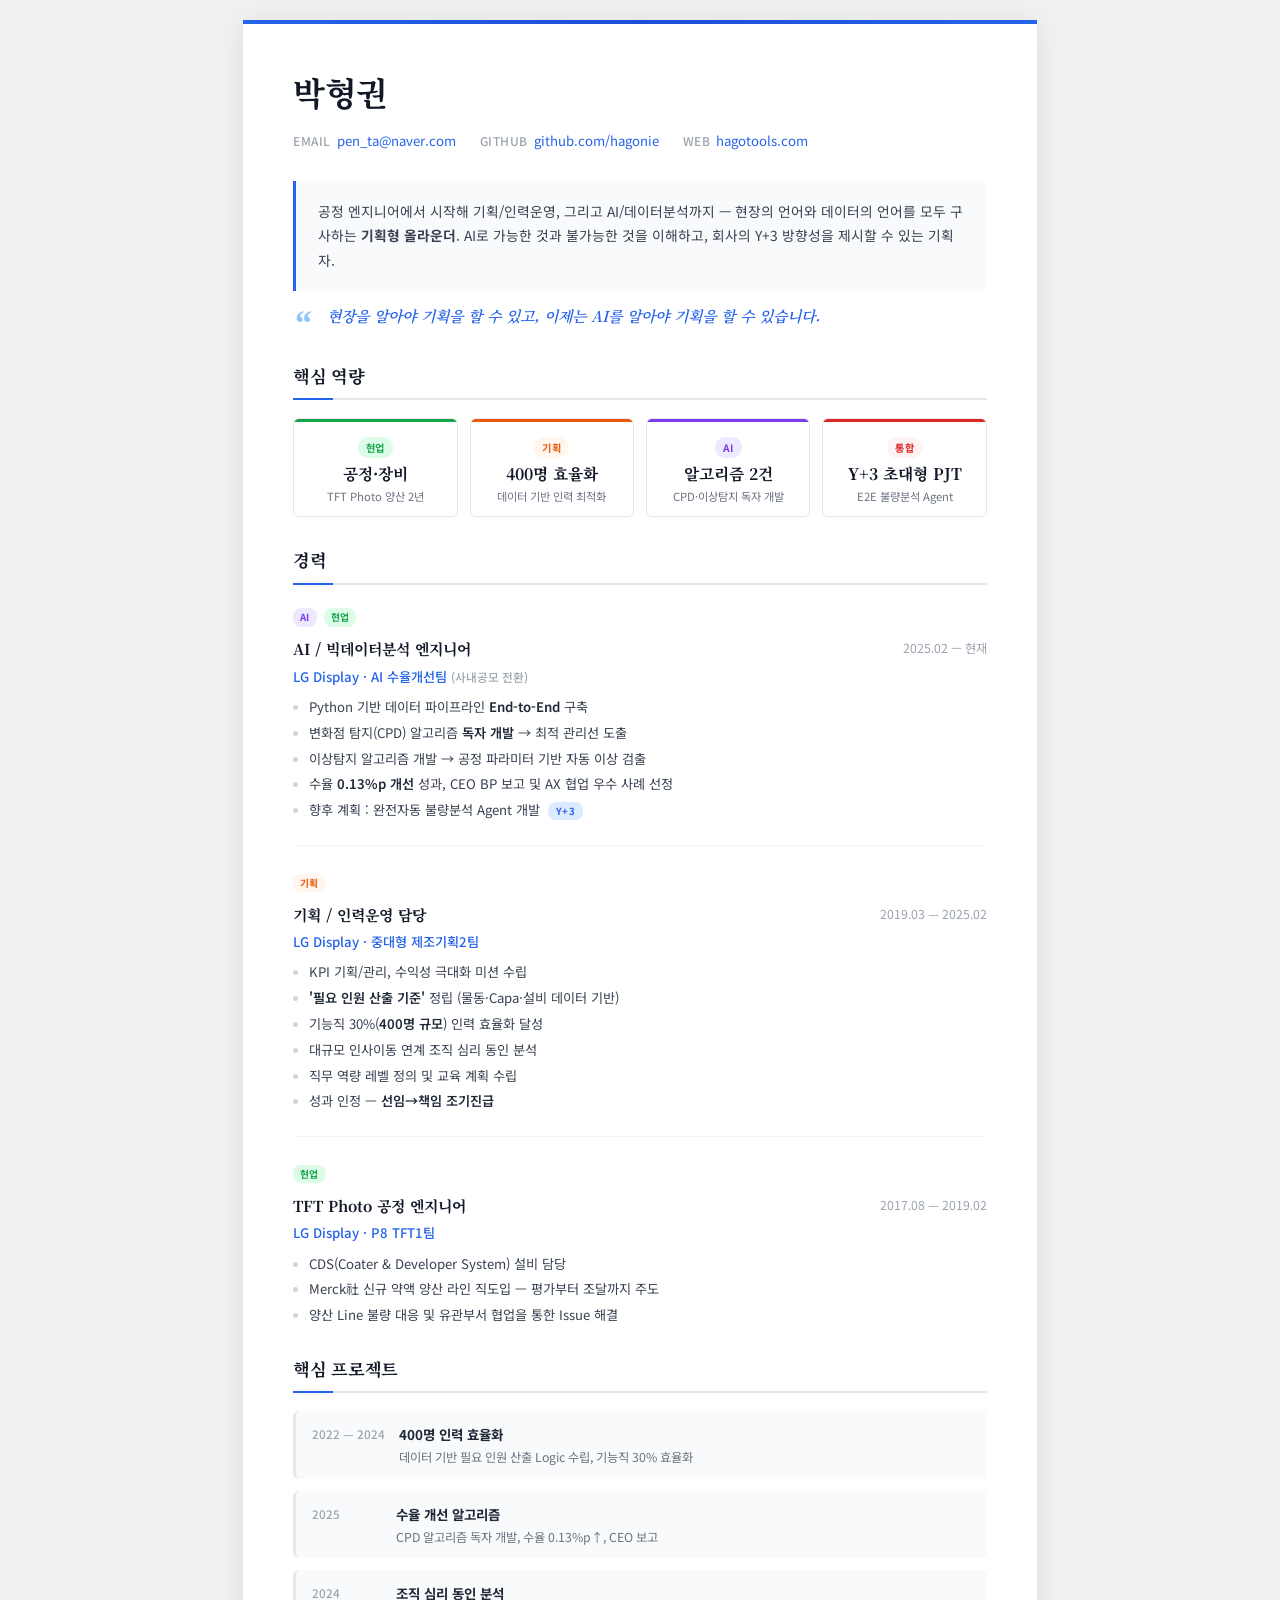
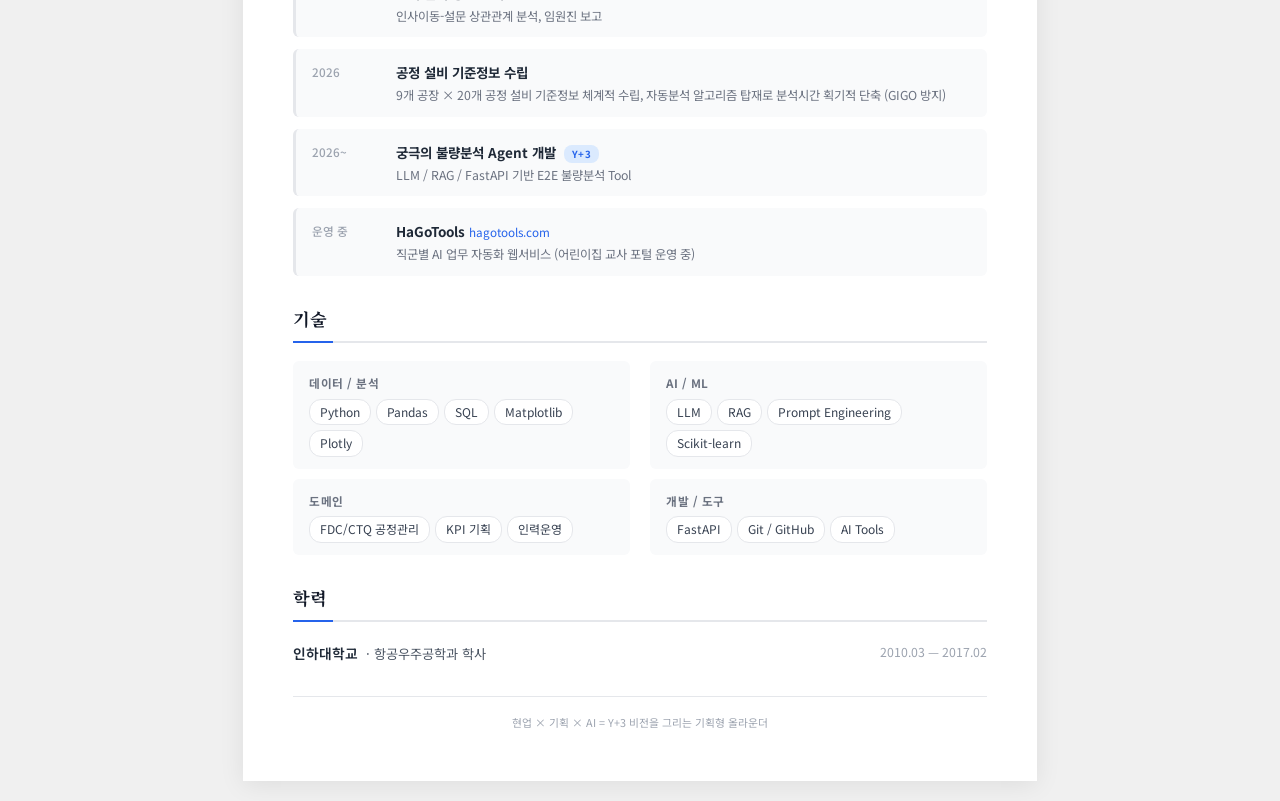
==== resume-a.html @ e5f31072 "Rebuild resume-a.html with proper UTF-8 encoding" ====
<!DOCTYPE html>
<html lang="ko">
<head>
  <meta charset="UTF-8">
  <meta name="viewport" content="width=device-width, initial-scale=1.0">
  <title>박형권 — 이력서</title>
  <link rel="preconnect" href="https://fonts.googleapis.com">
  <link rel="preconnect" href="https://fonts.gstatic.com" crossorigin>
  <link href="https://fonts.googleapis.com/css2?family=Noto+Sans+KR:wght@300;400;500;700&family=Noto+Serif+KR:wght@400;600;700&display=swap" rel="stylesheet">
  <style>
    /* ===== Reset & Base ===== */
    *, *::before, *::after {
      margin: 0;
      padding: 0;
      box-sizing: border-box;
    }

    :root {
      --blue: #2563eb;
      --blue-light: #dbeafe;
      --blue-mid: #93c5fd;
      --gray-50: #f9fafb;
      --gray-100: #f3f4f6;
      --gray-200: #e5e7eb;
      --gray-300: #d1d5db;
      --gray-400: #9ca3af;
      --gray-500: #6b7280;
      --gray-600: #4b5563;
      --gray-700: #374151;
      --gray-800: #1f2937;
      --gray-900: #111827;
      --tag-field: #16a34a;
      --tag-field-bg: #dcfce7;
      --tag-plan: #ea580c;
      --tag-plan-bg: #fff7ed;
      --tag-ai: #7c3aed;
      --tag-ai-bg: #ede9fe;
      --tag-integ: #dc2626;
      --tag-integ-bg: #fef2f2;
      --font-sans: 'Noto Sans KR', -apple-system, BlinkMacSystemFont, sans-serif;
      --font-serif: 'Noto Serif KR', Georgia, serif;
    }

    html {
      font-size: 15px;
      -webkit-print-color-adjust: exact;
      print-color-adjust: exact;
    }

    body {
      font-family: var(--font-sans);
      color: var(--gray-800);
      background: #f0f0f0;
      line-height: 1.7;
      font-weight: 400;
    }

    /* ===== Page Container ===== */
    .page {
      width: 210mm;
      min-height: 297mm;
      margin: 20px auto;
      background: #fff;
      box-shadow: 0 4px 24px rgba(0,0,0,0.08);
      position: relative;
      padding: 0;
    }

    /* ===== Top Accent Bar ===== */
    .page::before {
      content: '';
      display: block;
      width: 100%;
      height: 4px;
      background: linear-gradient(90deg, var(--blue), #1d4ed8, var(--blue));
    }

    .content {
      padding: 40px 50px 50px;
    }

    /* ===== Header ===== */
    .header {
      margin-bottom: 28px;
    }

    .header h1 {
      font-family: var(--font-serif);
      font-size: 2.2rem;
      font-weight: 700;
      color: var(--gray-900);
      letter-spacing: -0.5px;
      margin-bottom: 10px;
    }

    .contact-row {
      display: flex;
      flex-wrap: wrap;
      gap: 8px 24px;
      font-size: 0.88rem;
      color: var(--gray-500);
    }

    .contact-row a {
      color: var(--blue);
      text-decoration: none;
    }

    .contact-row a:hover {
      text-decoration: underline;
    }

    .contact-item {
      display: flex;
      align-items: center;
      gap: 6px;
    }

    .contact-item .label {
      color: var(--gray-400);
      font-weight: 500;
      font-size: 0.8rem;
      text-transform: uppercase;
      letter-spacing: 0.5px;
    }

    /* ===== Summary Block ===== */
    .summary-block {
      border-left: 3px solid var(--blue);
      background: var(--gray-50);
      padding: 18px 22px;
      margin-bottom: 12px;
      border-radius: 0 4px 4px 0;
    }

    .summary-block p {
      font-size: 0.92rem;
      color: var(--gray-700);
      line-height: 1.8;
    }

    .key-message {
      margin-bottom: 32px;
      padding: 0 4px;
    }

    .key-message blockquote {
      font-family: var(--font-serif);
      font-size: 1rem;
      font-weight: 600;
      color: var(--blue);
      font-style: italic;
      position: relative;
      padding-left: 20px;
    }

    .key-message blockquote::before {
      content: '\201C';
      font-size: 2.4rem;
      color: var(--blue-mid);
      position: absolute;
      left: -4px;
      top: -10px;
      font-family: Georgia, serif;
    }

    /* ===== Section Title ===== */
    .section {
      margin-bottom: 28px;
    }

    .section-title {
      font-family: var(--font-serif);
      font-size: 1.15rem;
      font-weight: 700;
      color: var(--gray-900);
      padding-bottom: 8px;
      margin-bottom: 18px;
      border-bottom: 2px solid var(--gray-200);
      position: relative;
      letter-spacing: -0.3px;
    }

    .section-title::after {
      content: '';
      position: absolute;
      bottom: -2px;
      left: 0;
      width: 40px;
      height: 2px;
      background: var(--blue);
    }

    /* ===== Metric Cards ===== */
    .metric-cards {
      display: grid;
      grid-template-columns: repeat(4, 1fr);
      gap: 12px;
      margin-bottom: 0;
    }

    .metric-card {
      border: 1px solid var(--gray-200);
      border-radius: 6px;
      padding: 14px 14px 12px;
      text-align: center;
      position: relative;
      overflow: hidden;
    }

    .metric-card::before {
      content: '';
      position: absolute;
      top: 0;
      left: 0;
      right: 0;
      height: 3px;
    }

    .metric-card.field::before { background: var(--tag-field); }
    .metric-card.plan::before { background: var(--tag-plan); }
    .metric-card.ai::before { background: var(--tag-ai); }
    .metric-card.integ::before { background: var(--tag-integ); }

    .metric-card .tag {
      display: inline-block;
      font-size: 0.68rem;
      font-weight: 700;
      padding: 2px 8px;
      border-radius: 10px;
      margin-bottom: 6px;
      letter-spacing: 0.3px;
    }

    .metric-card.field .tag { background: var(--tag-field-bg); color: var(--tag-field); }
    .metric-card.plan .tag { background: var(--tag-plan-bg); color: var(--tag-plan); }
    .metric-card.ai .tag { background: var(--tag-ai-bg); color: var(--tag-ai); }
    .metric-card.integ .tag { background: var(--tag-integ-bg); color: var(--tag-integ); }

    .metric-card .value {
      font-family: var(--font-serif);
      font-size: 1.05rem;
      font-weight: 700;
      color: var(--gray-900);
      margin-bottom: 4px;
      line-height: 1.3;
    }

    .metric-card .desc {
      font-size: 0.75rem;
      color: var(--gray-500);
      line-height: 1.4;
    }

    /* ===== Tags (inline) ===== */
    .tag-inline {
      display: inline-block;
      font-size: 0.65rem;
      font-weight: 700;
      padding: 1px 7px;
      border-radius: 8px;
      margin-right: 3px;
      vertical-align: middle;
      letter-spacing: 0.3px;
    }

    .tag-inline.field { background: var(--tag-field-bg); color: var(--tag-field); }
    .tag-inline.plan { background: var(--tag-plan-bg); color: var(--tag-plan); }
    .tag-inline.ai { background: var(--tag-ai-bg); color: var(--tag-ai); }

    .tag-y3 {
      display: inline-block;
      font-size: 0.65rem;
      font-weight: 700;
      padding: 1px 8px;
      border-radius: 8px;
      background: var(--blue-light);
      color: var(--blue);
      letter-spacing: 0.3px;
      margin-left: 4px;
    }

    /* ===== Career Entry ===== */
    .career-entry {
      margin-bottom: 22px;
      padding-bottom: 20px;
      border-bottom: 1px solid var(--gray-100);
    }

    .career-entry:last-child {
      border-bottom: none;
      margin-bottom: 0;
      padding-bottom: 0;
    }

    .career-header {
      display: flex;
      justify-content: space-between;
      align-items: flex-start;
      margin-bottom: 4px;
      flex-wrap: wrap;
      gap: 4px;
    }

    .career-role {
      font-family: var(--font-serif);
      font-size: 1rem;
      font-weight: 700;
      color: var(--gray-900);
    }

    .career-period {
      font-size: 0.82rem;
      color: var(--gray-400);
      font-weight: 400;
      white-space: nowrap;
      padding-top: 2px;
    }

    .career-company {
      font-size: 0.88rem;
      color: var(--blue);
      font-weight: 500;
      margin-bottom: 8px;
    }

    .career-tags {
      margin-bottom: 8px;
    }

    .career-list {
      list-style: none;
      padding-left: 0;
    }

    .career-list li {
      position: relative;
      padding-left: 16px;
      font-size: 0.88rem;
      color: var(--gray-700);
      margin-bottom: 4px;
      line-height: 1.65;
    }

    .career-list li::before {
      content: '';
      position: absolute;
      left: 0;
      top: 9px;
      width: 5px;
      height: 5px;
      border-radius: 50%;
      background: var(--gray-300);
    }

    .career-list li strong {
      font-weight: 600;
      color: var(--gray-800);
    }

    /* ===== Projects ===== */
    .project-list {
      display: flex;
      flex-direction: column;
      gap: 12px;
    }

    .project-item {
      display: flex;
      align-items: flex-start;
      gap: 14px;
      padding: 12px 16px;
      background: var(--gray-50);
      border-radius: 6px;
      border-left: 3px solid var(--gray-200);
    }

    .project-item:hover {
      border-left-color: var(--blue);
    }

    .project-year {
      font-size: 0.78rem;
      color: var(--gray-400);
      font-weight: 500;
      white-space: nowrap;
      min-width: 70px;
      padding-top: 1px;
    }

    .project-body {
      flex: 1;
    }

    .project-name {
      font-weight: 700;
      font-size: 0.9rem;
      color: var(--gray-800);
      margin-bottom: 2px;
    }

    .project-desc {
      font-size: 0.82rem;
      color: var(--gray-500);
      line-height: 1.5;
    }

    /* ===== Skills Grid ===== */
    .skills-grid {
      display: grid;
      grid-template-columns: 1fr 1fr;
      gap: 10px 20px;
    }

    .skill-group {
      padding: 12px 16px;
      background: var(--gray-50);
      border-radius: 6px;
    }

    .skill-group-title {
      font-size: 0.78rem;
      font-weight: 700;
      color: var(--gray-500);
      text-transform: uppercase;
      letter-spacing: 0.5px;
      margin-bottom: 6px;
    }

    .skill-group-items {
      display: flex;
      flex-wrap: wrap;
      gap: 5px;
    }

    .skill-tag {
      font-size: 0.8rem;
      color: var(--gray-700);
      background: #fff;
      border: 1px solid var(--gray-200);
      padding: 2px 10px;
      border-radius: 12px;
      font-weight: 400;
    }

    /* ===== Education ===== */
    .edu-row {
      display: flex;
      justify-content: space-between;
      align-items: center;
    }

    .edu-school {
      font-size: 0.92rem;
      font-weight: 600;
      color: var(--gray-800);
    }

    .edu-major {
      font-size: 0.88rem;
      color: var(--gray-600);
      margin-left: 4px;
      font-weight: 400;
    }

    .edu-period {
      font-size: 0.82rem;
      color: var(--gray-400);
    }

    /* ===== Footer ===== */
    .footer {
      text-align: center;
      margin-top: 30px;
      padding-top: 16px;
      border-top: 1px solid var(--gray-200);
      font-size: 0.72rem;
      color: var(--gray-400);
    }

    /* ===== Print Styles ===== */
    @page {
      size: A4;
      margin: 0;
    }

    @media print {
      html {
        font-size: 14px;
      }

      body {
        background: #fff;
      }

      .page {
        width: 100%;
        min-height: auto;
        margin: 0;
        box-shadow: none;
        page-break-after: auto;
      }

      .content {
        padding: 36px 42px 40px;
      }

      .metric-cards {
        gap: 8px;
      }

      .project-item {
        break-inside: avoid;
      }

      .career-entry {
        break-inside: avoid;
      }

      .section {
        break-inside: avoid;
      }
    }
  </style>
</head>
<body>

<div class="page">
  <div class="content">

    <!-- ===== Header ===== -->
    <header class="header">
      <h1>박형권</h1>
      <div class="contact-row">
        <span class="contact-item">
          <span class="label">Email</span>
          <a href="mailto:pen_ta@naver.com">pen_ta@naver.com</a>
        </span>
        <span class="contact-item">
          <span class="label">GitHub</span>
          <a href="https://github.com/hagonie" target="_blank">github.com/hagonie</a>
        </span>
        <span class="contact-item">
          <span class="label">Web</span>
          <a href="https://hagotools.com" target="_blank">hagotools.com</a>
        </span>
      </div>
    </header>

    <!-- ===== Summary ===== -->
    <div class="summary-block">
      <p>공정 엔지니어에서 시작해 기획/인력운영, 그리고 AI/데이터분석까지 — 현장의 언어와 데이터의 언어를 모두 구사하는 <strong>기획형 올라운더</strong>. AI로 가능한 것과 불가능한 것을 이해하고, 회사의 Y+3 방향성을 제시할 수 있는 기획자.</p>
    </div>

    <div class="key-message">
      <blockquote>&nbsp;&nbsp;현장을 알아야 기획을 할 수 있고, 이제는 AI를 알아야 기획을 할 수 있습니다.</blockquote>
    </div>

    <!-- ===== 핵심 수치 ===== -->
    <section class="section">
      <h2 class="section-title">핵심 역량</h2>
      <div class="metric-cards">
        <div class="metric-card field">
          <span class="tag">현업</span>
          <div class="value">공정·장비</div>
          <div class="desc">TFT Photo 양산 2년</div>
        </div>
        <div class="metric-card plan">
          <span class="tag">기획</span>
          <div class="value">400명 효율화</div>
          <div class="desc">데이터 기반 인력 최적화</div>
        </div>
        <div class="metric-card ai">
          <span class="tag">AI</span>
          <div class="value">알고리즘 2건</div>
          <div class="desc">CPD·이상탐지 독자 개발</div>
        </div>
        <div class="metric-card integ">
          <span class="tag">통합</span>
          <div class="value">Y+3 초대형 PJT</div>
          <div class="desc">E2E 불량분석 Agent</div>
        </div>
      </div>
    </section>

    <!-- ===== 경력 ===== -->
    <section class="section">
      <h2 class="section-title">경력</h2>

      <!-- Career 1 -->
      <div class="career-entry">
        <div class="career-tags">
          <span class="tag-inline ai">AI</span>
          <span class="tag-inline field">현업</span>
        </div>
        <div class="career-header">
          <span class="career-role">AI / 빅데이터분석 엔지니어</span>
          <span class="career-period">2025.02 — 현재</span>
        </div>
        <div class="career-company">LG Display · AI 수율개선팀 <span style="font-size:0.78rem;color:var(--gray-400);">(사내공모 전환)</span></div>
        <ul class="career-list">
          <li>Python 기반 데이터 파이프라인 <strong>End-to-End</strong> 구축</li>
          <li>변화점 탐지(CPD) 알고리즘 <strong>독자 개발</strong> → 최적 관리선 도출</li>
          <li>이상탐지 알고리즘 개발 → 공정 파라미터 기반 자동 이상 검출</li>
          <li>수율 <strong>0.13%p 개선</strong> 성과, CEO BP 보고 및 AX 협업 우수 사례 선정</li>
          <li>향후 계획 : 완전자동 불량분석 Agent 개발 <span class="tag-y3">Y+3</span></li>
        </ul>
      </div>

      <!-- Career 2 -->
      <div class="career-entry">
        <div class="career-tags">
          <span class="tag-inline plan">기획</span>
        </div>
        <div class="career-header">
          <span class="career-role">기획 / 인력운영 담당</span>
          <span class="career-period">2019.03 — 2025.02</span>
        </div>
        <div class="career-company">LG Display · 중대형 제조기획2팀</div>
        <ul class="career-list">
          <li>KPI 기획/관리, 수익성 극대화 미션 수립</li>
          <li><strong>'필요 인원 산출 기준'</strong> 정립 (물동·Capa·설비 데이터 기반)</li>
          <li>기능직 30%(<strong>400명 규모</strong>) 인력 효율화 달성</li>
          <li>대규모 인사이동 연계 조직 심리 동인 분석</li>
          <li>직무 역량 레벨 정의 및 교육 계획 수립</li>
          <li>성과 인정 — <strong>선임→책임 조기진급</strong></li>
        </ul>
      </div>

      <!-- Career 3 -->
      <div class="career-entry">
        <div class="career-tags">
          <span class="tag-inline field">현업</span>
        </div>
        <div class="career-header">
          <span class="career-role">TFT Photo 공정 엔지니어</span>
          <span class="career-period">2017.08 — 2019.02</span>
        </div>
        <div class="career-company">LG Display · P8 TFT1팀</div>
        <ul class="career-list">
          <li>CDS(Coater &amp; Developer System) 설비 담당</li>
          <li>Merck社 신규 약액 양산 라인 직도입 — 평가부터 조달까지 주도</li>
          <li>양산 Line 불량 대응 및 유관부서 협업을 통한 Issue 해결</li>
        </ul>
      </div>
    </section>

    <!-- ===== 핵심 프로젝트 ===== -->
    <section class="section">
      <h2 class="section-title">핵심 프로젝트</h2>
      <div class="project-list">

        <div class="project-item">
          <span class="project-year">2022 — 2024</span>
          <div class="project-body">
            <div class="project-name">400명 인력 효율화</div>
            <div class="project-desc">데이터 기반 필요 인원 산출 Logic 수립, 기능직 30% 효율화</div>
          </div>
        </div>

        <div class="project-item">
          <span class="project-year">2025</span>
          <div class="project-body">
            <div class="project-name">수율 개선 알고리즘</div>
            <div class="project-desc">CPD 알고리즘 독자 개발, 수율 0.13%p↑, CEO 보고</div>
          </div>
        </div>

        <div class="project-item">
          <span class="project-year">2024</span>
          <div class="project-body">
            <div class="project-name">조직 심리 동인 분석</div>
            <div class="project-desc">인사이동-설문 상관관계 분석, 임원진 보고</div>
          </div>
        </div>

        <div class="project-item">
          <span class="project-year">2026</span>
          <div class="project-body">
            <div class="project-name">공정 설비 기준정보 수립</div>
            <div class="project-desc">9개 공장 × 20개 공정 설비 기준정보 체계적 수립, 자동분석 알고리즘 탑재로 분석시간 획기적 단축 (GIGO 방지)</div>
          </div>
        </div>

        <div class="project-item">
          <span class="project-year">2026~</span>
          <div class="project-body">
            <div class="project-name">궁극의 불량분석 Agent 개발 <span class="tag-y3">Y+3</span></div>
            <div class="project-desc">LLM / RAG / FastAPI 기반 E2E 불량분석 Tool</div>
          </div>
        </div>

        <div class="project-item">
          <span class="project-year">운영 중</span>
          <div class="project-body">
            <div class="project-name">HaGoTools <span style="font-size:0.78rem;color:var(--blue);font-weight:400;">hagotools.com</span></div>
            <div class="project-desc">직군별 AI 업무 자동화 웹서비스 (어린이집 교사 포털 운영 중)</div>
          </div>
        </div>

      </div>
    </section>

    <!-- ===== 기술 ===== -->
    <section class="section">
      <h2 class="section-title">기술</h2>
      <div class="skills-grid">
        <div class="skill-group">
          <div class="skill-group-title">데이터 / 분석</div>
          <div class="skill-group-items">
            <span class="skill-tag">Python</span>
            <span class="skill-tag">Pandas</span>
            <span class="skill-tag">SQL</span>
            <span class="skill-tag">Matplotlib</span>
            <span class="skill-tag">Plotly</span>
          </div>
        </div>
        <div class="skill-group">
          <div class="skill-group-title">AI / ML</div>
          <div class="skill-group-items">
            <span class="skill-tag">LLM</span>
            <span class="skill-tag">RAG</span>
            <span class="skill-tag">Prompt Engineering</span>
            <span class="skill-tag">Scikit-learn</span>
          </div>
        </div>
        <div class="skill-group">
          <div class="skill-group-title">도메인</div>
          <div class="skill-group-items">
            <span class="skill-tag">FDC/CTQ 공정관리</span>
            <span class="skill-tag">KPI 기획</span>
            <span class="skill-tag">인력운영</span>
          </div>
        </div>
        <div class="skill-group">
          <div class="skill-group-title">개발 / 도구</div>
          <div class="skill-group-items">
            <span class="skill-tag">FastAPI</span>
            <span class="skill-tag">Git / GitHub</span>
            <span class="skill-tag">AI Tools</span>
          </div>
        </div>
      </div>
    </section>

    <!-- ===== 학력 ===== -->
    <section class="section" style="margin-bottom: 0;">
      <h2 class="section-title">학력</h2>
      <div class="edu-row">
        <div>
          <span class="edu-school">인하대학교</span>
          <span class="edu-major">· 항공우주공학과 학사</span>
        </div>
        <span class="edu-period">2010.03 — 2017.02</span>
      </div>
    </section>

    <!-- ===== Footer ===== -->
    <div class="footer">
      현업 × 기획 × AI = Y+3 비전을 그리는 기획형 올라운더
    </div>

  </div>
</div>

</body>
</html>
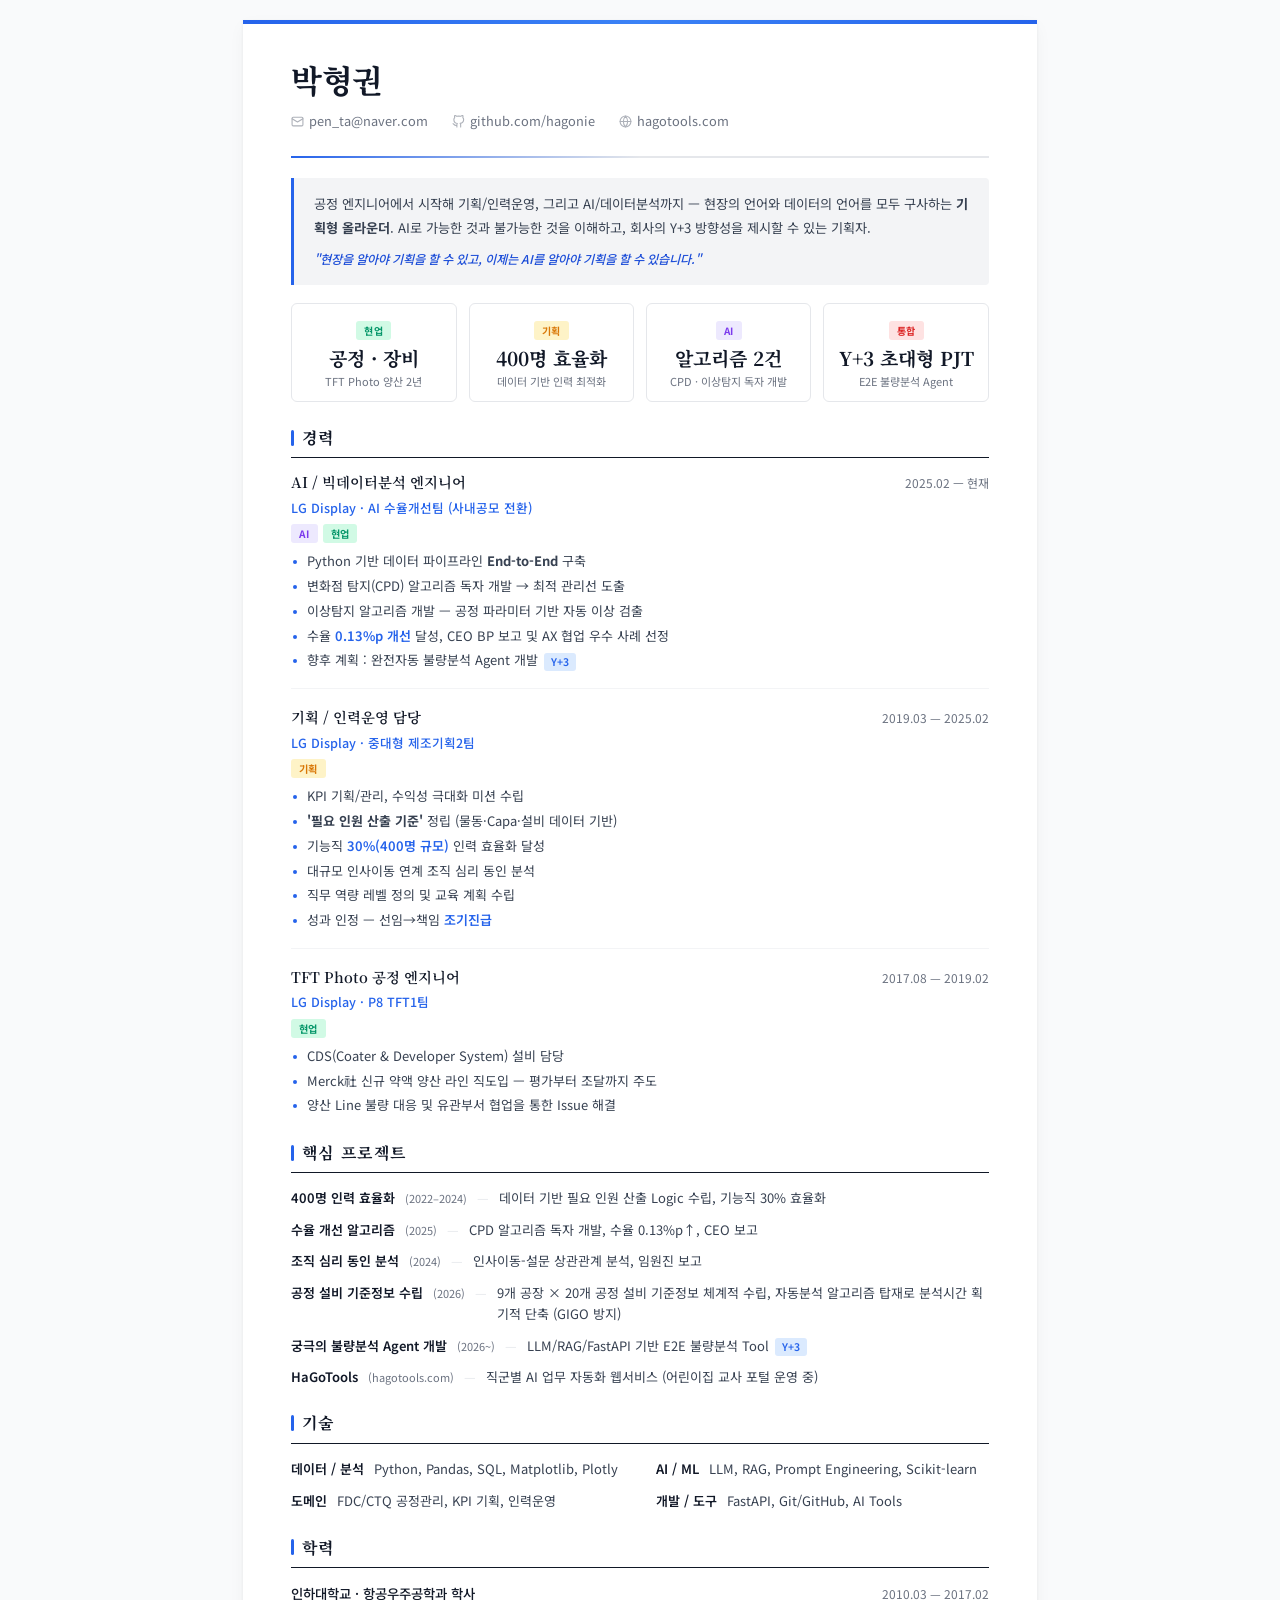
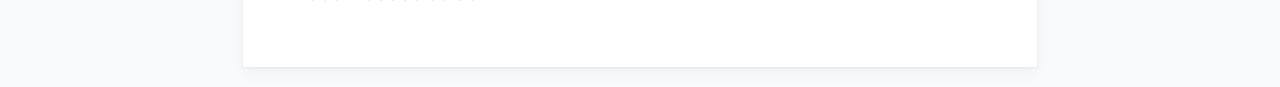
==== commit 37aeb46c: "Restore resume-a from good version, add 기준정보 project" ====
--- a/resume-a.html
+++ b/resume-a.html
@@ -6,7 +6,7 @@
   <title>박형권 — 이력서</title>
   <link rel="preconnect" href="https://fonts.googleapis.com">
   <link rel="preconnect" href="https://fonts.gstatic.com" crossorigin>
-  <link href="https://fonts.googleapis.com/css2?family=Noto+Sans+KR:wght@300;400;500;700&family=Noto+Serif+KR:wght@400;600;700&display=swap" rel="stylesheet">
+  <link href="https://fonts.googleapis.com/css2?family=Noto+Sans+KR:wght@300;400;500;600;700&family=Noto+Serif+KR:wght@400;600;700&display=swap" rel="stylesheet">
   <style>
     /* ===== Reset & Base ===== */
     *, *::before, *::after {
@@ -16,54 +16,50 @@
     }
 
     :root {
-      --blue: #2563eb;
-      --blue-light: #dbeafe;
-      --blue-mid: #93c5fd;
-      --gray-50: #f9fafb;
-      --gray-100: #f3f4f6;
-      --gray-200: #e5e7eb;
-      --gray-300: #d1d5db;
-      --gray-400: #9ca3af;
-      --gray-500: #6b7280;
-      --gray-600: #4b5563;
-      --gray-700: #374151;
-      --gray-800: #1f2937;
-      --gray-900: #111827;
-      --tag-field: #16a34a;
-      --tag-field-bg: #dcfce7;
-      --tag-plan: #ea580c;
-      --tag-plan-bg: #fff7ed;
+      --accent: #2563eb;
+      --accent-light: #dbeafe;
+      --accent-dark: #1d4ed8;
+      --tag-field: #059669;
+      --tag-field-bg: #d1fae5;
+      --tag-plan: #d97706;
+      --tag-plan-bg: #fef3c7;
       --tag-ai: #7c3aed;
       --tag-ai-bg: #ede9fe;
-      --tag-integ: #dc2626;
-      --tag-integ-bg: #fef2f2;
-      --font-sans: 'Noto Sans KR', -apple-system, BlinkMacSystemFont, sans-serif;
-      --font-serif: 'Noto Serif KR', Georgia, serif;
+      --tag-integration: #dc2626;
+      --tag-integration-bg: #fee2e2;
+      --text-primary: #111827;
+      --text-secondary: #374151;
+      --text-tertiary: #6b7280;
+      --border: #e5e7eb;
+      --border-light: #f3f4f6;
+      --bg: #ffffff;
+      --font-serif: 'Noto Serif KR', Georgia, 'Times New Roman', serif;
+      --font-sans: 'Noto Sans KR', 'Segoe UI', Arial, sans-serif;
     }
 
     html {
-      font-size: 15px;
-      -webkit-print-color-adjust: exact;
-      print-color-adjust: exact;
+      font-size: 10px;
     }
 
     body {
       font-family: var(--font-sans);
-      color: var(--gray-800);
-      background: #f0f0f0;
+      font-size: 1.4rem;
       line-height: 1.7;
-      font-weight: 400;
+      color: var(--text-secondary);
+      background: #f9fafb;
+      -webkit-font-smoothing: antialiased;
+      -moz-osx-font-smoothing: grayscale;
     }
 
     /* ===== Page Container ===== */
     .page {
       width: 210mm;
       min-height: 297mm;
-      margin: 20px auto;
-      background: #fff;
-      box-shadow: 0 4px 24px rgba(0,0,0,0.08);
+      margin: 2rem auto;
+      background: var(--bg);
+      box-shadow: 0 1px 3px rgba(0,0,0,0.06), 0 6px 16px rgba(0,0,0,0.04);
       position: relative;
-      padding: 0;
+      overflow: hidden;
     }
 
     /* ===== Top Accent Bar ===== */
@@ -72,425 +68,377 @@
       display: block;
       width: 100%;
       height: 4px;
-      background: linear-gradient(90deg, var(--blue), #1d4ed8, var(--blue));
-    }
-
-    .content {
-      padding: 40px 50px 50px;
+      background: linear-gradient(90deg, var(--accent), #3b82f6, var(--accent));
+    }
+
+    .page-inner {
+      padding: 36px 48px 40px;
     }
 
     /* ===== Header ===== */
     .header {
-      margin-bottom: 28px;
-    }
-
-    .header h1 {
+      margin-bottom: 24px;
+    }
+
+    .header-name {
       font-family: var(--font-serif);
-      font-size: 2.2rem;
+      font-size: 3.2rem;
       font-weight: 700;
-      color: var(--gray-900);
-      letter-spacing: -0.5px;
-      margin-bottom: 10px;
-    }
-
-    .contact-row {
+      color: var(--text-primary);
+      letter-spacing: -0.02em;
+      line-height: 1.2;
+      margin-bottom: 12px;
+    }
+
+    .header-contact {
       display: flex;
       flex-wrap: wrap;
-      gap: 8px 24px;
-      font-size: 0.88rem;
-      color: var(--gray-500);
-    }
-
-    .contact-row a {
-      color: var(--blue);
+      gap: 6px 24px;
+      font-size: 1.28rem;
+      color: var(--text-tertiary);
+    }
+
+    .header-contact a {
+      color: var(--text-tertiary);
       text-decoration: none;
-    }
-
-    .contact-row a:hover {
-      text-decoration: underline;
+      transition: color 0.2s;
+    }
+
+    .header-contact a:hover {
+      color: var(--accent);
     }
 
     .contact-item {
       display: flex;
       align-items: center;
-      gap: 6px;
-    }
-
-    .contact-item .label {
-      color: var(--gray-400);
+      gap: 5px;
+    }
+
+    .contact-icon {
+      width: 13px;
+      height: 13px;
+      flex-shrink: 0;
+      opacity: 0.55;
+    }
+
+    /* ===== Divider ===== */
+    .divider {
+      border: none;
+      height: 1px;
+      background: var(--border);
+      margin: 0;
+    }
+
+    .divider-strong {
+      height: 1.5px;
+      background: linear-gradient(90deg, var(--accent), var(--border) 50%);
+    }
+
+    /* ===== Summary ===== */
+    .summary {
+      margin: 20px 0 8px;
+      padding: 14px 20px;
+      background: var(--border-light);
+      border-left: 3px solid var(--accent);
+      border-radius: 0 4px 4px 0;
+      font-size: 1.32rem;
+      line-height: 1.85;
+      color: var(--text-secondary);
+      font-weight: 400;
+    }
+
+    .summary-quote {
+      display: block;
+      margin-top: 8px;
+      font-size: 1.22rem;
+      color: var(--accent-dark);
       font-weight: 500;
-      font-size: 0.8rem;
-      text-transform: uppercase;
-      letter-spacing: 0.5px;
-    }
-
-    /* ===== Summary Block ===== */
-    .summary-block {
-      border-left: 3px solid var(--blue);
-      background: var(--gray-50);
-      padding: 18px 22px;
-      margin-bottom: 12px;
-      border-radius: 0 4px 4px 0;
-    }
-
-    .summary-block p {
-      font-size: 0.92rem;
-      color: var(--gray-700);
-      line-height: 1.8;
-    }
-
-    .key-message {
-      margin-bottom: 32px;
-      padding: 0 4px;
-    }
-
-    .key-message blockquote {
-      font-family: var(--font-serif);
-      font-size: 1rem;
-      font-weight: 600;
-      color: var(--blue);
       font-style: italic;
-      position: relative;
-      padding-left: 20px;
-    }
-
-    .key-message blockquote::before {
-      content: '\201C';
-      font-size: 2.4rem;
-      color: var(--blue-mid);
-      position: absolute;
-      left: -4px;
-      top: -10px;
-      font-family: Georgia, serif;
-    }
-
-    /* ===== Section Title ===== */
-    .section {
-      margin-bottom: 28px;
-    }
-
-    .section-title {
-      font-family: var(--font-serif);
-      font-size: 1.15rem;
-      font-weight: 700;
-      color: var(--gray-900);
-      padding-bottom: 8px;
-      margin-bottom: 18px;
-      border-bottom: 2px solid var(--gray-200);
-      position: relative;
-      letter-spacing: -0.3px;
-    }
-
-    .section-title::after {
-      content: '';
-      position: absolute;
-      bottom: -2px;
-      left: 0;
-      width: 40px;
-      height: 2px;
-      background: var(--blue);
-    }
-
-    /* ===== Metric Cards ===== */
-    .metric-cards {
+    }
+
+    /* ===== Key Metrics ===== */
+    .metrics {
       display: grid;
       grid-template-columns: repeat(4, 1fr);
       gap: 12px;
+      margin: 18px 0 22px;
+    }
+
+    .metric-card {
+      text-align: center;
+      padding: 14px 8px 12px;
+      border-radius: 6px;
+      border: 1px solid var(--border);
+      background: var(--bg);
+    }
+
+    .metric-card .metric-tag {
+      display: inline-block;
+      font-size: 1rem;
+      font-weight: 700;
+      letter-spacing: 0.04em;
+      padding: 1px 8px;
+      border-radius: 3px;
+      margin-bottom: 6px;
+    }
+
+    .metric-card.field .metric-tag { color: var(--tag-field); background: var(--tag-field-bg); }
+    .metric-card.plan .metric-tag { color: var(--tag-plan); background: var(--tag-plan-bg); }
+    .metric-card.ai .metric-tag { color: var(--tag-ai); background: var(--tag-ai-bg); }
+    .metric-card.integration .metric-tag { color: var(--tag-integration); background: var(--tag-integration-bg); }
+
+    .metric-value {
+      font-family: var(--font-serif);
+      font-size: 1.9rem;
+      font-weight: 700;
+      color: var(--text-primary);
+      line-height: 1.3;
+      margin-bottom: 3px;
+    }
+
+    .metric-label {
+      font-size: 1.1rem;
+      color: var(--text-tertiary);
+      line-height: 1.4;
+    }
+
+    /* ===== Section ===== */
+    .section {
+      margin-bottom: 22px;
+    }
+
+    .section-title {
+      font-family: var(--font-serif);
+      font-size: 1.6rem;
+      font-weight: 700;
+      color: var(--text-primary);
+      text-transform: uppercase;
+      letter-spacing: 0.08em;
+      margin-bottom: 14px;
+      padding-bottom: 6px;
+      border-bottom: 1.5px solid var(--text-primary);
+      display: flex;
+      align-items: center;
+      gap: 8px;
+    }
+
+    .section-title::before {
+      content: '';
+      display: inline-block;
+      width: 3px;
+      height: 16px;
+      background: var(--accent);
+      border-radius: 2px;
+      flex-shrink: 0;
+    }
+
+    /* ===== Experience Block ===== */
+    .exp-block {
+      margin-bottom: 18px;
+      padding-bottom: 16px;
+      border-bottom: 1px solid var(--border-light);
+    }
+
+    .exp-block:last-child {
       margin-bottom: 0;
-    }
-
-    .metric-card {
-      border: 1px solid var(--gray-200);
-      border-radius: 6px;
-      padding: 14px 14px 12px;
-      text-align: center;
+      padding-bottom: 0;
+      border-bottom: none;
+    }
+
+    .exp-header {
+      display: flex;
+      justify-content: space-between;
+      align-items: baseline;
+      flex-wrap: wrap;
+      gap: 4px 12px;
+      margin-bottom: 3px;
+    }
+
+    .exp-role {
+      font-family: var(--font-serif);
+      font-size: 1.44rem;
+      font-weight: 600;
+      color: var(--text-primary);
+      line-height: 1.4;
+    }
+
+    .exp-period {
+      font-size: 1.2rem;
+      color: var(--text-tertiary);
+      white-space: nowrap;
+      font-variant-numeric: tabular-nums;
+    }
+
+    .exp-company {
+      font-size: 1.26rem;
+      color: var(--accent);
+      font-weight: 500;
+      margin-bottom: 6px;
+    }
+
+    .exp-tags {
+      display: flex;
+      gap: 5px;
+      margin-bottom: 7px;
+    }
+
+    .exp-tag {
+      display: inline-block;
+      font-size: 1.02rem;
+      font-weight: 700;
+      padding: 1px 8px;
+      border-radius: 3px;
+      letter-spacing: 0.02em;
+    }
+
+    .exp-tag.field { color: var(--tag-field); background: var(--tag-field-bg); }
+    .exp-tag.plan { color: var(--tag-plan); background: var(--tag-plan-bg); }
+    .exp-tag.ai { color: var(--tag-ai); background: var(--tag-ai-bg); }
+    .exp-tag.integration { color: var(--tag-integration); background: var(--tag-integration-bg); }
+
+    .exp-list {
+      list-style: none;
+      padding: 0;
+    }
+
+    .exp-list li {
       position: relative;
-      overflow: hidden;
-    }
-
-    .metric-card::before {
+      padding-left: 16px;
+      font-size: 1.3rem;
+      line-height: 1.75;
+      color: var(--text-secondary);
+    }
+
+    .exp-list li::before {
       content: '';
       position: absolute;
-      top: 0;
-      left: 0;
-      right: 0;
-      height: 3px;
-    }
-
-    .metric-card.field::before { background: var(--tag-field); }
-    .metric-card.plan::before { background: var(--tag-plan); }
-    .metric-card.ai::before { background: var(--tag-ai); }
-    .metric-card.integ::before { background: var(--tag-integ); }
-
-    .metric-card .tag {
+      left: 2px;
+      top: 10px;
+      width: 4px;
+      height: 4px;
+      background: var(--accent);
+      border-radius: 50%;
+    }
+
+    .exp-list li + li {
+      margin-top: 2px;
+    }
+
+    .highlight {
+      color: var(--accent);
+      font-weight: 600;
+    }
+
+    .tag-future {
       display: inline-block;
-      font-size: 0.68rem;
-      font-weight: 700;
-      padding: 2px 8px;
-      border-radius: 10px;
-      margin-bottom: 6px;
-      letter-spacing: 0.3px;
-    }
-
-    .metric-card.field .tag { background: var(--tag-field-bg); color: var(--tag-field); }
-    .metric-card.plan .tag { background: var(--tag-plan-bg); color: var(--tag-plan); }
-    .metric-card.ai .tag { background: var(--tag-ai-bg); color: var(--tag-ai); }
-    .metric-card.integ .tag { background: var(--tag-integ-bg); color: var(--tag-integ); }
-
-    .metric-card .value {
-      font-family: var(--font-serif);
       font-size: 1.05rem;
-      font-weight: 700;
-      color: var(--gray-900);
-      margin-bottom: 4px;
-      line-height: 1.3;
-    }
-
-    .metric-card .desc {
-      font-size: 0.75rem;
-      color: var(--gray-500);
-      line-height: 1.4;
-    }
-
-    /* ===== Tags (inline) ===== */
-    .tag-inline {
-      display: inline-block;
-      font-size: 0.65rem;
-      font-weight: 700;
-      padding: 1px 7px;
-      border-radius: 8px;
-      margin-right: 3px;
+      font-weight: 600;
+      color: var(--accent);
+      background: var(--accent-light);
+      padding: 0px 7px;
+      border-radius: 3px;
       vertical-align: middle;
-      letter-spacing: 0.3px;
-    }
-
-    .tag-inline.field { background: var(--tag-field-bg); color: var(--tag-field); }
-    .tag-inline.plan { background: var(--tag-plan-bg); color: var(--tag-plan); }
-    .tag-inline.ai { background: var(--tag-ai-bg); color: var(--tag-ai); }
-
-    .tag-y3 {
-      display: inline-block;
-      font-size: 0.65rem;
-      font-weight: 700;
-      padding: 1px 8px;
-      border-radius: 8px;
-      background: var(--blue-light);
-      color: var(--blue);
-      letter-spacing: 0.3px;
-      margin-left: 4px;
-    }
-
-    /* ===== Career Entry ===== */
-    .career-entry {
-      margin-bottom: 22px;
-      padding-bottom: 20px;
-      border-bottom: 1px solid var(--gray-100);
-    }
-
-    .career-entry:last-child {
-      border-bottom: none;
-      margin-bottom: 0;
-      padding-bottom: 0;
-    }
-
-    .career-header {
-      display: flex;
-      justify-content: space-between;
-      align-items: flex-start;
-      margin-bottom: 4px;
-      flex-wrap: wrap;
-      gap: 4px;
-    }
-
-    .career-role {
-      font-family: var(--font-serif);
-      font-size: 1rem;
-      font-weight: 700;
-      color: var(--gray-900);
-    }
-
-    .career-period {
-      font-size: 0.82rem;
-      color: var(--gray-400);
-      font-weight: 400;
-      white-space: nowrap;
-      padding-top: 2px;
-    }
-
-    .career-company {
-      font-size: 0.88rem;
-      color: var(--blue);
-      font-weight: 500;
-      margin-bottom: 8px;
-    }
-
-    .career-tags {
-      margin-bottom: 8px;
-    }
-
-    .career-list {
-      list-style: none;
-      padding-left: 0;
-    }
-
-    .career-list li {
-      position: relative;
-      padding-left: 16px;
-      font-size: 0.88rem;
-      color: var(--gray-700);
-      margin-bottom: 4px;
-      line-height: 1.65;
-    }
-
-    .career-list li::before {
-      content: '';
-      position: absolute;
-      left: 0;
-      top: 9px;
-      width: 5px;
-      height: 5px;
-      border-radius: 50%;
-      background: var(--gray-300);
-    }
-
-    .career-list li strong {
-      font-weight: 600;
-      color: var(--gray-800);
+      margin-left: 2px;
     }
 
     /* ===== Projects ===== */
-    .project-list {
-      display: flex;
-      flex-direction: column;
-      gap: 12px;
+    .project-grid {
+      display: grid;
+      gap: 10px;
     }
 
     .project-item {
       display: flex;
-      align-items: flex-start;
-      gap: 14px;
-      padding: 12px 16px;
-      background: var(--gray-50);
-      border-radius: 6px;
-      border-left: 3px solid var(--gray-200);
-    }
-
-    .project-item:hover {
-      border-left-color: var(--blue);
+      align-items: baseline;
+      gap: 10px;
+      font-size: 1.3rem;
+      line-height: 1.65;
+    }
+
+    .project-name {
+      font-weight: 600;
+      color: var(--text-primary);
+      white-space: nowrap;
+      flex-shrink: 0;
     }
 
     .project-year {
-      font-size: 0.78rem;
-      color: var(--gray-400);
-      font-weight: 500;
+      font-size: 1.1rem;
+      color: var(--text-tertiary);
       white-space: nowrap;
-      min-width: 70px;
-      padding-top: 1px;
-    }
-
-    .project-body {
-      flex: 1;
-    }
-
-    .project-name {
-      font-weight: 700;
-      font-size: 0.9rem;
-      color: var(--gray-800);
-      margin-bottom: 2px;
+      flex-shrink: 0;
     }
 
     .project-desc {
-      font-size: 0.82rem;
-      color: var(--gray-500);
-      line-height: 1.5;
-    }
-
-    /* ===== Skills Grid ===== */
+      color: var(--text-secondary);
+    }
+
+    .project-dot {
+      color: var(--border);
+      flex-shrink: 0;
+    }
+
+    /* ===== Skills ===== */
     .skills-grid {
       display: grid;
       grid-template-columns: 1fr 1fr;
-      gap: 10px 20px;
-    }
-
-    .skill-group {
-      padding: 12px 16px;
-      background: var(--gray-50);
-      border-radius: 6px;
-    }
-
-    .skill-group-title {
-      font-size: 0.78rem;
-      font-weight: 700;
-      color: var(--gray-500);
-      text-transform: uppercase;
-      letter-spacing: 0.5px;
-      margin-bottom: 6px;
-    }
-
-    .skill-group-items {
-      display: flex;
-      flex-wrap: wrap;
-      gap: 5px;
-    }
-
-    .skill-tag {
-      font-size: 0.8rem;
-      color: var(--gray-700);
-      background: #fff;
-      border: 1px solid var(--gray-200);
-      padding: 2px 10px;
-      border-radius: 12px;
-      font-weight: 400;
+      gap: 10px 32px;
+    }
+
+    .skill-category {
+      font-size: 1.3rem;
+      line-height: 1.7;
+    }
+
+    .skill-label {
+      font-weight: 600;
+      color: var(--text-primary);
+      margin-right: 6px;
+      display: inline;
+    }
+
+    .skill-items {
+      color: var(--text-secondary);
+      display: inline;
     }
 
     /* ===== Education ===== */
-    .edu-row {
+    .edu-block {
       display: flex;
       justify-content: space-between;
-      align-items: center;
+      align-items: baseline;
+      flex-wrap: wrap;
+      gap: 4px 12px;
     }
 
     .edu-school {
-      font-size: 0.92rem;
-      font-weight: 600;
-      color: var(--gray-800);
+      font-size: 1.34rem;
+      font-weight: 500;
+      color: var(--text-primary);
+    }
+
+    .edu-period {
+      font-size: 1.2rem;
+      color: var(--text-tertiary);
+      font-variant-numeric: tabular-nums;
     }
 
     .edu-major {
-      font-size: 0.88rem;
-      color: var(--gray-600);
-      margin-left: 4px;
-      font-weight: 400;
-    }
-
-    .edu-period {
-      font-size: 0.82rem;
-      color: var(--gray-400);
-    }
-
-    /* ===== Footer ===== */
-    .footer {
-      text-align: center;
-      margin-top: 30px;
-      padding-top: 16px;
-      border-top: 1px solid var(--gray-200);
-      font-size: 0.72rem;
-      color: var(--gray-400);
+      font-size: 1.26rem;
+      color: var(--text-secondary);
+      width: 100%;
     }
 
     /* ===== Print Styles ===== */
-    @page {
-      size: A4;
-      margin: 0;
-    }
-
     @media print {
       html {
-        font-size: 14px;
+        font-size: 10px;
       }
 
       body {
-        background: #fff;
+        background: none;
+        margin: 0;
+        padding: 0;
       }
 
       .page {
@@ -498,270 +446,284 @@
         min-height: auto;
         margin: 0;
         box-shadow: none;
-        page-break-after: auto;
-      }
-
-      .content {
-        padding: 36px 42px 40px;
-      }
-
-      .metric-cards {
-        gap: 8px;
-      }
-
-      .project-item {
-        break-inside: avoid;
-      }
-
-      .career-entry {
-        break-inside: avoid;
+        page-break-after: avoid;
+        page-break-inside: avoid;
+      }
+
+      .page::before {
+        height: 4px;
+        -webkit-print-color-adjust: exact;
+        print-color-adjust: exact;
+      }
+
+      .page-inner {
+        padding: 28px 40px 32px;
+      }
+
+      .summary {
+        background: var(--border-light) !important;
+        border-left-color: var(--accent) !important;
+        -webkit-print-color-adjust: exact;
+        print-color-adjust: exact;
+      }
+
+      .metric-card {
+        border-color: var(--border) !important;
+        -webkit-print-color-adjust: exact;
+        print-color-adjust: exact;
+      }
+
+      .metric-tag,
+      .exp-tag {
+        -webkit-print-color-adjust: exact;
+        print-color-adjust: exact;
+      }
+
+      .section-title::before {
+        background: var(--accent) !important;
+        -webkit-print-color-adjust: exact;
+        print-color-adjust: exact;
+      }
+
+      .exp-list li::before {
+        background: var(--accent) !important;
+        -webkit-print-color-adjust: exact;
+        print-color-adjust: exact;
+      }
+
+      .tag-future {
+        background: var(--accent-light) !important;
+        -webkit-print-color-adjust: exact;
+        print-color-adjust: exact;
+      }
+
+      .exp-block {
+        page-break-inside: avoid;
       }
 
       .section {
-        break-inside: avoid;
+        page-break-inside: avoid;
+      }
+
+      @page {
+        size: A4;
+        margin: 12mm 0;
+      }
+    }
+
+    /* ===== Screen responsive ===== */
+    @media screen and (max-width: 800px) {
+      .page {
+        width: 100%;
+        min-height: auto;
+        margin: 0;
+        box-shadow: none;
+      }
+
+      .page-inner {
+        padding: 24px 20px 28px;
+      }
+
+      .metrics {
+        grid-template-columns: repeat(2, 1fr);
+      }
+
+      .skills-grid {
+        grid-template-columns: 1fr;
       }
     }
   </style>
 </head>
 <body>
-
-<div class="page">
-  <div class="content">
-
-    <!-- ===== Header ===== -->
-    <header class="header">
-      <h1>박형권</h1>
-      <div class="contact-row">
-        <span class="contact-item">
-          <span class="label">Email</span>
-          <a href="mailto:pen_ta@naver.com">pen_ta@naver.com</a>
-        </span>
-        <span class="contact-item">
-          <span class="label">GitHub</span>
-          <a href="https://github.com/hagonie" target="_blank">github.com/hagonie</a>
-        </span>
-        <span class="contact-item">
-          <span class="label">Web</span>
-          <a href="https://hagotools.com" target="_blank">hagotools.com</a>
-        </span>
+  <div class="page">
+    <div class="page-inner">
+
+      <!-- Header -->
+      <header class="header">
+        <h1 class="header-name">박형권</h1>
+        <div class="header-contact">
+          <span class="contact-item">
+            <svg class="contact-icon" viewBox="0 0 24 24" fill="none" stroke="currentColor" stroke-width="2" stroke-linecap="round" stroke-linejoin="round"><rect x="2" y="4" width="20" height="16" rx="2"/><polyline points="22,7 12,13 2,7"/></svg>
+            <a href="mailto:pen_ta@naver.com">pen_ta@naver.com</a>
+          </span>
+          <span class="contact-item">
+            <svg class="contact-icon" viewBox="0 0 24 24" fill="none" stroke="currentColor" stroke-width="2" stroke-linecap="round" stroke-linejoin="round"><path d="M9 19c-5 1.5-5-2.5-7-3m14 6v-3.87a3.37 3.37 0 0 0-.94-2.61c3.14-.35 6.44-1.54 6.44-7A5.44 5.44 0 0 0 20 4.77 5.07 5.07 0 0 0 19.91 1S18.73.65 16 2.48a13.38 13.38 0 0 0-7 0C6.27.65 5.09 1 5.09 1A5.07 5.07 0 0 0 5 4.77a5.44 5.44 0 0 0-1.5 3.78c0 5.42 3.3 6.61 6.44 7A3.37 3.37 0 0 0 9 18.13V22"/></svg>
+            <a href="https://github.com/hagonie" target="_blank">github.com/hagonie</a>
+          </span>
+          <span class="contact-item">
+            <svg class="contact-icon" viewBox="0 0 24 24" fill="none" stroke="currentColor" stroke-width="2" stroke-linecap="round" stroke-linejoin="round"><circle cx="12" cy="12" r="10"/><line x1="2" y1="12" x2="22" y2="12"/><path d="M12 2a15.3 15.3 0 0 1 4 10 15.3 15.3 0 0 1-4 10 15.3 15.3 0 0 1-4-10 15.3 15.3 0 0 1 4-10z"/></svg>
+            <a href="https://hagotools.com" target="_blank">hagotools.com</a>
+          </span>
+        </div>
+      </header>
+
+      <hr class="divider divider-strong">
+
+      <!-- Summary -->
+      <p class="summary">
+        공정 엔지니어에서 시작해 기획/인력운영, 그리고 AI/데이터분석까지 — 현장의 언어와 데이터의 언어를 모두 구사하는 <strong>기획형 올라운더</strong>. AI로 가능한 것과 불가능한 것을 이해하고, 회사의 Y+3 방향성을 제시할 수 있는 기획자.
+        <span class="summary-quote">"현장을 알아야 기획을 할 수 있고, 이제는 AI를 알아야 기획을 할 수 있습니다."</span>
+      </p>
+
+      <!-- Key Metrics -->
+      <div class="metrics">
+        <div class="metric-card field">
+          <span class="metric-tag">현업</span>
+          <div class="metric-value">공정 · 장비</div>
+          <div class="metric-label">TFT Photo 양산 2년</div>
+        </div>
+        <div class="metric-card plan">
+          <span class="metric-tag">기획</span>
+          <div class="metric-value">400명 효율화</div>
+          <div class="metric-label">데이터 기반 인력 최적화</div>
+        </div>
+        <div class="metric-card ai">
+          <span class="metric-tag">AI</span>
+          <div class="metric-value">알고리즘 2건</div>
+          <div class="metric-label">CPD · 이상탐지 독자 개발</div>
+        </div>
+        <div class="metric-card integration">
+          <span class="metric-tag">통합</span>
+          <div class="metric-value">Y+3 초대형 PJT</div>
+          <div class="metric-label">E2E 불량분석 Agent</div>
+        </div>
       </div>
-    </header>
-
-    <!-- ===== Summary ===== -->
-    <div class="summary-block">
-      <p>공정 엔지니어에서 시작해 기획/인력운영, 그리고 AI/데이터분석까지 — 현장의 언어와 데이터의 언어를 모두 구사하는 <strong>기획형 올라운더</strong>. AI로 가능한 것과 불가능한 것을 이해하고, 회사의 Y+3 방향성을 제시할 수 있는 기획자.</p>
+
+      <!-- Experience -->
+      <section class="section">
+        <h2 class="section-title">경력</h2>
+
+        <div class="exp-block">
+          <div class="exp-header">
+            <span class="exp-role">AI / 빅데이터분석 엔지니어</span>
+            <span class="exp-period">2025.02 — 현재</span>
+          </div>
+          <div class="exp-company">LG Display · AI 수율개선팀 (사내공모 전환)</div>
+          <div class="exp-tags">
+            <span class="exp-tag ai">AI</span>
+            <span class="exp-tag field">현업</span>
+          </div>
+          <ul class="exp-list">
+            <li>Python 기반 데이터 파이프라인 <strong>End-to-End</strong> 구축</li>
+            <li>변화점 탐지(CPD) 알고리즘 독자 개발 → 최적 관리선 도출</li>
+            <li>이상탐지 알고리즘 개발 — 공정 파라미터 기반 자동 이상 검출</li>
+            <li>수율 <span class="highlight">0.13%p 개선</span> 달성, CEO BP 보고 및 AX 협업 우수 사례 선정</li>
+            <li>향후 계획 : 완전자동 불량분석 Agent 개발 <span class="tag-future">Y+3</span></li>
+          </ul>
+        </div>
+
+        <div class="exp-block">
+          <div class="exp-header">
+            <span class="exp-role">기획 / 인력운영 담당</span>
+            <span class="exp-period">2019.03 — 2025.02</span>
+          </div>
+          <div class="exp-company">LG Display · 중대형 제조기획2팀</div>
+          <div class="exp-tags">
+            <span class="exp-tag plan">기획</span>
+          </div>
+          <ul class="exp-list">
+            <li>KPI 기획/관리, 수익성 극대화 미션 수립</li>
+            <li><strong>'필요 인원 산출 기준'</strong> 정립 (물동·Capa·설비 데이터 기반)</li>
+            <li>기능직 <span class="highlight">30%(400명 규모)</span> 인력 효율화 달성</li>
+            <li>대규모 인사이동 연계 조직 심리 동인 분석</li>
+            <li>직무 역량 레벨 정의 및 교육 계획 수립</li>
+            <li>성과 인정 — 선임→책임 <span class="highlight">조기진급</span></li>
+          </ul>
+        </div>
+
+        <div class="exp-block">
+          <div class="exp-header">
+            <span class="exp-role">TFT Photo 공정 엔지니어</span>
+            <span class="exp-period">2017.08 — 2019.02</span>
+          </div>
+          <div class="exp-company">LG Display · P8 TFT1팀</div>
+          <div class="exp-tags">
+            <span class="exp-tag field">현업</span>
+          </div>
+          <ul class="exp-list">
+            <li>CDS(Coater &amp; Developer System) 설비 담당</li>
+            <li>Merck社 신규 약액 양산 라인 직도입 — 평가부터 조달까지 주도</li>
+            <li>양산 Line 불량 대응 및 유관부서 협업을 통한 Issue 해결</li>
+          </ul>
+        </div>
+      </section>
+
+      <!-- Key Projects -->
+      <section class="section">
+        <h2 class="section-title">핵심 프로젝트</h2>
+        <div class="project-grid">
+          <div class="project-item">
+            <span class="project-name">400명 인력 효율화</span>
+            <span class="project-year">(2022–2024)</span>
+            <span class="project-dot">—</span>
+            <span class="project-desc">데이터 기반 필요 인원 산출 Logic 수립, 기능직 30% 효율화</span>
+          </div>
+          <div class="project-item">
+            <span class="project-name">수율 개선 알고리즘</span>
+            <span class="project-year">(2025)</span>
+            <span class="project-dot">—</span>
+            <span class="project-desc">CPD 알고리즘 독자 개발, 수율 0.13%p↑, CEO 보고</span>
+          </div>
+          <div class="project-item">
+            <span class="project-name">조직 심리 동인 분석</span>
+            <span class="project-year">(2024)</span>
+            <span class="project-dot">—</span>
+            <span class="project-desc">인사이동-설문 상관관계 분석, 임원진 보고</span>
+          </div>
+          <div class="project-item">
+            <span class="project-name">공정 설비 기준정보 수립</span>
+            <span class="project-year">(2026)</span>
+            <span class="project-dot">—</span>
+            <span class="project-desc">9개 공장 × 20개 공정 설비 기준정보 체계적 수립, 자동분석 알고리즘 탑재로 분석시간 획기적 단축 (GIGO 방지)</span>
+          </div>
+          <div class="project-item">
+            <span class="project-name">궁극의 불량분석 Agent 개발</span>
+            <span class="project-year">(2026~)</span>
+            <span class="project-dot">—</span>
+            <span class="project-desc">LLM/RAG/FastAPI 기반 E2E 불량분석 Tool <span class="tag-future">Y+3</span></span>
+          </div>
+          <div class="project-item">
+            <span class="project-name">HaGoTools</span>
+            <span class="project-year">(hagotools.com)</span>
+            <span class="project-dot">—</span>
+            <span class="project-desc">직군별 AI 업무 자동화 웹서비스 (어린이집 교사 포털 운영 중)</span>
+          </div>
+        </div>
+      </section>
+
+      <!-- Skills -->
+      <section class="section">
+        <h2 class="section-title">기술</h2>
+        <div class="skills-grid">
+          <div class="skill-category">
+            <span class="skill-label">데이터 / 분석</span>
+            <span class="skill-items">Python, Pandas, SQL, Matplotlib, Plotly</span>
+          </div>
+          <div class="skill-category">
+            <span class="skill-label">AI / ML</span>
+            <span class="skill-items">LLM, RAG, Prompt Engineering, Scikit-learn</span>
+          </div>
+          <div class="skill-category">
+            <span class="skill-label">도메인</span>
+            <span class="skill-items">FDC/CTQ 공정관리, KPI 기획, 인력운영</span>
+          </div>
+          <div class="skill-category">
+            <span class="skill-label">개발 / 도구</span>
+            <span class="skill-items">FastAPI, Git/GitHub, AI Tools</span>
+          </div>
+        </div>
+      </section>
+
+      <!-- Education -->
+      <section class="section">
+        <h2 class="section-title">학력</h2>
+        <div class="edu-block">
+          <span class="edu-school">인하대학교 · 항공우주공학과 학사</span>
+          <span class="edu-period">2010.03 — 2017.02</span>
+        </div>
+      </section>
+
     </div>
-
-    <div class="key-message">
-      <blockquote>&nbsp;&nbsp;현장을 알아야 기획을 할 수 있고, 이제는 AI를 알아야 기획을 할 수 있습니다.</blockquote>
-    </div>
-
-    <!-- ===== 핵심 수치 ===== -->
-    <section class="section">
-      <h2 class="section-title">핵심 역량</h2>
-      <div class="metric-cards">
-        <div class="metric-card field">
-          <span class="tag">현업</span>
-          <div class="value">공정·장비</div>
-          <div class="desc">TFT Photo 양산 2년</div>
-        </div>
-        <div class="metric-card plan">
-          <span class="tag">기획</span>
-          <div class="value">400명 효율화</div>
-          <div class="desc">데이터 기반 인력 최적화</div>
-        </div>
-        <div class="metric-card ai">
-          <span class="tag">AI</span>
-          <div class="value">알고리즘 2건</div>
-          <div class="desc">CPD·이상탐지 독자 개발</div>
-        </div>
-        <div class="metric-card integ">
-          <span class="tag">통합</span>
-          <div class="value">Y+3 초대형 PJT</div>
-          <div class="desc">E2E 불량분석 Agent</div>
-        </div>
-      </div>
-    </section>
-
-    <!-- ===== 경력 ===== -->
-    <section class="section">
-      <h2 class="section-title">경력</h2>
-
-      <!-- Career 1 -->
-      <div class="career-entry">
-        <div class="career-tags">
-          <span class="tag-inline ai">AI</span>
-          <span class="tag-inline field">현업</span>
-        </div>
-        <div class="career-header">
-          <span class="career-role">AI / 빅데이터분석 엔지니어</span>
-          <span class="career-period">2025.02 — 현재</span>
-        </div>
-        <div class="career-company">LG Display · AI 수율개선팀 <span style="font-size:0.78rem;color:var(--gray-400);">(사내공모 전환)</span></div>
-        <ul class="career-list">
-          <li>Python 기반 데이터 파이프라인 <strong>End-to-End</strong> 구축</li>
-          <li>변화점 탐지(CPD) 알고리즘 <strong>독자 개발</strong> → 최적 관리선 도출</li>
-          <li>이상탐지 알고리즘 개발 → 공정 파라미터 기반 자동 이상 검출</li>
-          <li>수율 <strong>0.13%p 개선</strong> 성과, CEO BP 보고 및 AX 협업 우수 사례 선정</li>
-          <li>향후 계획 : 완전자동 불량분석 Agent 개발 <span class="tag-y3">Y+3</span></li>
-        </ul>
-      </div>
-
-      <!-- Career 2 -->
-      <div class="career-entry">
-        <div class="career-tags">
-          <span class="tag-inline plan">기획</span>
-        </div>
-        <div class="career-header">
-          <span class="career-role">기획 / 인력운영 담당</span>
-          <span class="career-period">2019.03 — 2025.02</span>
-        </div>
-        <div class="career-company">LG Display · 중대형 제조기획2팀</div>
-        <ul class="career-list">
-          <li>KPI 기획/관리, 수익성 극대화 미션 수립</li>
-          <li><strong>'필요 인원 산출 기준'</strong> 정립 (물동·Capa·설비 데이터 기반)</li>
-          <li>기능직 30%(<strong>400명 규모</strong>) 인력 효율화 달성</li>
-          <li>대규모 인사이동 연계 조직 심리 동인 분석</li>
-          <li>직무 역량 레벨 정의 및 교육 계획 수립</li>
-          <li>성과 인정 — <strong>선임→책임 조기진급</strong></li>
-        </ul>
-      </div>
-
-      <!-- Career 3 -->
-      <div class="career-entry">
-        <div class="career-tags">
-          <span class="tag-inline field">현업</span>
-        </div>
-        <div class="career-header">
-          <span class="career-role">TFT Photo 공정 엔지니어</span>
-          <span class="career-period">2017.08 — 2019.02</span>
-        </div>
-        <div class="career-company">LG Display · P8 TFT1팀</div>
-        <ul class="career-list">
-          <li>CDS(Coater &amp; Developer System) 설비 담당</li>
-          <li>Merck社 신규 약액 양산 라인 직도입 — 평가부터 조달까지 주도</li>
-          <li>양산 Line 불량 대응 및 유관부서 협업을 통한 Issue 해결</li>
-        </ul>
-      </div>
-    </section>
-
-    <!-- ===== 핵심 프로젝트 ===== -->
-    <section class="section">
-      <h2 class="section-title">핵심 프로젝트</h2>
-      <div class="project-list">
-
-        <div class="project-item">
-          <span class="project-year">2022 — 2024</span>
-          <div class="project-body">
-            <div class="project-name">400명 인력 효율화</div>
-            <div class="project-desc">데이터 기반 필요 인원 산출 Logic 수립, 기능직 30% 효율화</div>
-          </div>
-        </div>
-
-        <div class="project-item">
-          <span class="project-year">2025</span>
-          <div class="project-body">
-            <div class="project-name">수율 개선 알고리즘</div>
-            <div class="project-desc">CPD 알고리즘 독자 개발, 수율 0.13%p↑, CEO 보고</div>
-          </div>
-        </div>
-
-        <div class="project-item">
-          <span class="project-year">2024</span>
-          <div class="project-body">
-            <div class="project-name">조직 심리 동인 분석</div>
-            <div class="project-desc">인사이동-설문 상관관계 분석, 임원진 보고</div>
-          </div>
-        </div>
-
-        <div class="project-item">
-          <span class="project-year">2026</span>
-          <div class="project-body">
-            <div class="project-name">공정 설비 기준정보 수립</div>
-            <div class="project-desc">9개 공장 × 20개 공정 설비 기준정보 체계적 수립, 자동분석 알고리즘 탑재로 분석시간 획기적 단축 (GIGO 방지)</div>
-          </div>
-        </div>
-
-        <div class="project-item">
-          <span class="project-year">2026~</span>
-          <div class="project-body">
-            <div class="project-name">궁극의 불량분석 Agent 개발 <span class="tag-y3">Y+3</span></div>
-            <div class="project-desc">LLM / RAG / FastAPI 기반 E2E 불량분석 Tool</div>
-          </div>
-        </div>
-
-        <div class="project-item">
-          <span class="project-year">운영 중</span>
-          <div class="project-body">
-            <div class="project-name">HaGoTools <span style="font-size:0.78rem;color:var(--blue);font-weight:400;">hagotools.com</span></div>
-            <div class="project-desc">직군별 AI 업무 자동화 웹서비스 (어린이집 교사 포털 운영 중)</div>
-          </div>
-        </div>
-
-      </div>
-    </section>
-
-    <!-- ===== 기술 ===== -->
-    <section class="section">
-      <h2 class="section-title">기술</h2>
-      <div class="skills-grid">
-        <div class="skill-group">
-          <div class="skill-group-title">데이터 / 분석</div>
-          <div class="skill-group-items">
-            <span class="skill-tag">Python</span>
-            <span class="skill-tag">Pandas</span>
-            <span class="skill-tag">SQL</span>
-            <span class="skill-tag">Matplotlib</span>
-            <span class="skill-tag">Plotly</span>
-          </div>
-        </div>
-        <div class="skill-group">
-          <div class="skill-group-title">AI / ML</div>
-          <div class="skill-group-items">
-            <span class="skill-tag">LLM</span>
-            <span class="skill-tag">RAG</span>
-            <span class="skill-tag">Prompt Engineering</span>
-            <span class="skill-tag">Scikit-learn</span>
-          </div>
-        </div>
-        <div class="skill-group">
-          <div class="skill-group-title">도메인</div>
-          <div class="skill-group-items">
-            <span class="skill-tag">FDC/CTQ 공정관리</span>
-            <span class="skill-tag">KPI 기획</span>
-            <span class="skill-tag">인력운영</span>
-          </div>
-        </div>
-        <div class="skill-group">
-          <div class="skill-group-title">개발 / 도구</div>
-          <div class="skill-group-items">
-            <span class="skill-tag">FastAPI</span>
-            <span class="skill-tag">Git / GitHub</span>
-            <span class="skill-tag">AI Tools</span>
-          </div>
-        </div>
-      </div>
-    </section>
-
-    <!-- ===== 학력 ===== -->
-    <section class="section" style="margin-bottom: 0;">
-      <h2 class="section-title">학력</h2>
-      <div class="edu-row">
-        <div>
-          <span class="edu-school">인하대학교</span>
-          <span class="edu-major">· 항공우주공학과 학사</span>
-        </div>
-        <span class="edu-period">2010.03 — 2017.02</span>
-      </div>
-    </section>
-
-    <!-- ===== Footer ===== -->
-    <div class="footer">
-      현업 × 기획 × AI = Y+3 비전을 그리는 기획형 올라운더
-    </div>
-
   </div>
-</div>
-
 </body>
 </html>
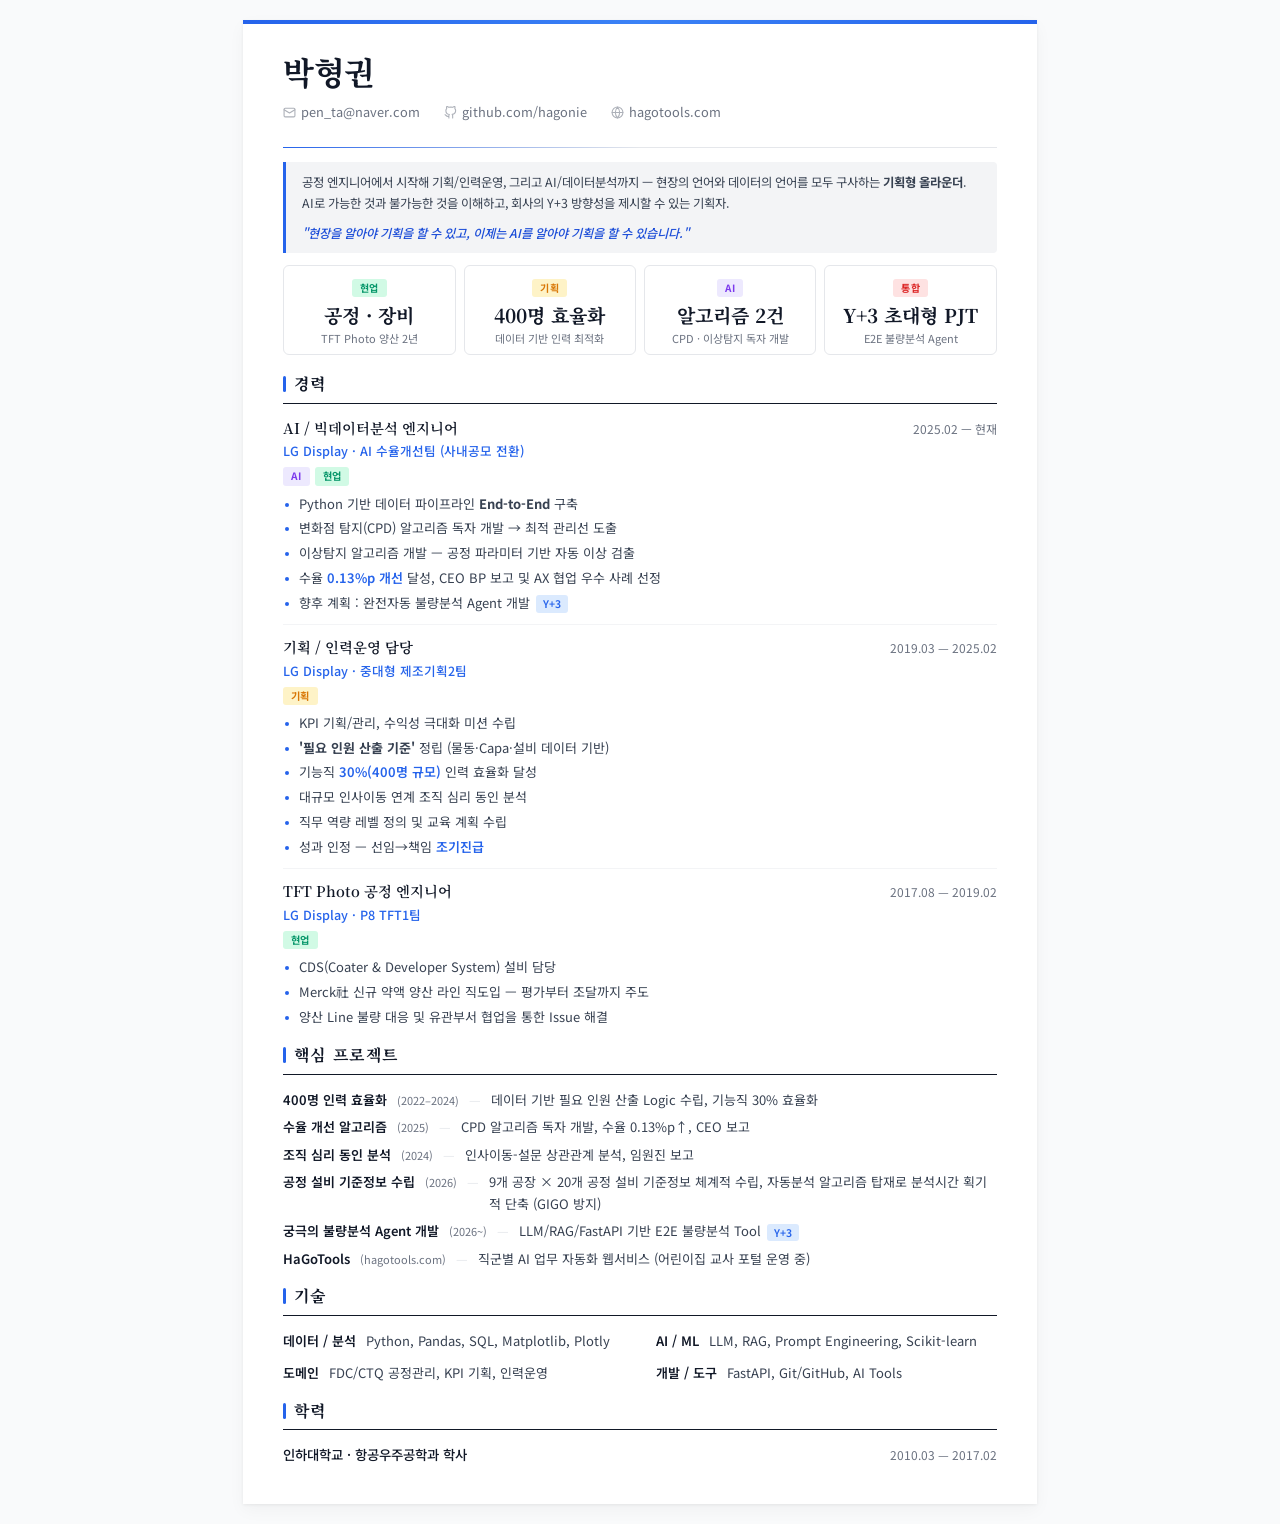
==== commit a8b08c9c: "Compact resume to fit A4 single page" ====
--- a/resume-a.html
+++ b/resume-a.html
@@ -43,8 +43,8 @@
 
     body {
       font-family: var(--font-sans);
-      font-size: 1.4rem;
-      line-height: 1.7;
+      font-size: 1.32rem;
+      line-height: 1.6;
       color: var(--text-secondary);
       background: #f9fafb;
       -webkit-font-smoothing: antialiased;
@@ -72,7 +72,7 @@
     }
 
     .page-inner {
-      padding: 36px 48px 40px;
+      padding: 28px 40px 24px;
     }
 
     /* ===== Header ===== */
@@ -136,13 +136,13 @@
 
     /* ===== Summary ===== */
     .summary {
-      margin: 20px 0 8px;
-      padding: 14px 20px;
+      margin: 14px 0 6px;
+      padding: 10px 16px;
       background: var(--border-light);
       border-left: 3px solid var(--accent);
       border-radius: 0 4px 4px 0;
-      font-size: 1.32rem;
-      line-height: 1.85;
+      font-size: 1.24rem;
+      line-height: 1.7;
       color: var(--text-secondary);
       font-weight: 400;
     }
@@ -160,13 +160,13 @@
     .metrics {
       display: grid;
       grid-template-columns: repeat(4, 1fr);
-      gap: 12px;
-      margin: 18px 0 22px;
+      gap: 8px;
+      margin: 12px 0 16px;
     }
 
     .metric-card {
       text-align: center;
-      padding: 14px 8px 12px;
+      padding: 10px 6px 8px;
       border-radius: 6px;
       border: 1px solid var(--border);
       background: var(--bg);
@@ -204,7 +204,7 @@
 
     /* ===== Section ===== */
     .section {
-      margin-bottom: 22px;
+      margin-bottom: 14px;
     }
 
     .section-title {
@@ -234,8 +234,8 @@
 
     /* ===== Experience Block ===== */
     .exp-block {
-      margin-bottom: 18px;
-      padding-bottom: 16px;
+      margin-bottom: 12px;
+      padding-bottom: 10px;
       border-bottom: 1px solid var(--border-light);
     }
 
@@ -344,7 +344,7 @@
     /* ===== Projects ===== */
     .project-grid {
       display: grid;
-      gap: 10px;
+      gap: 6px;
     }
 
     .project-item {
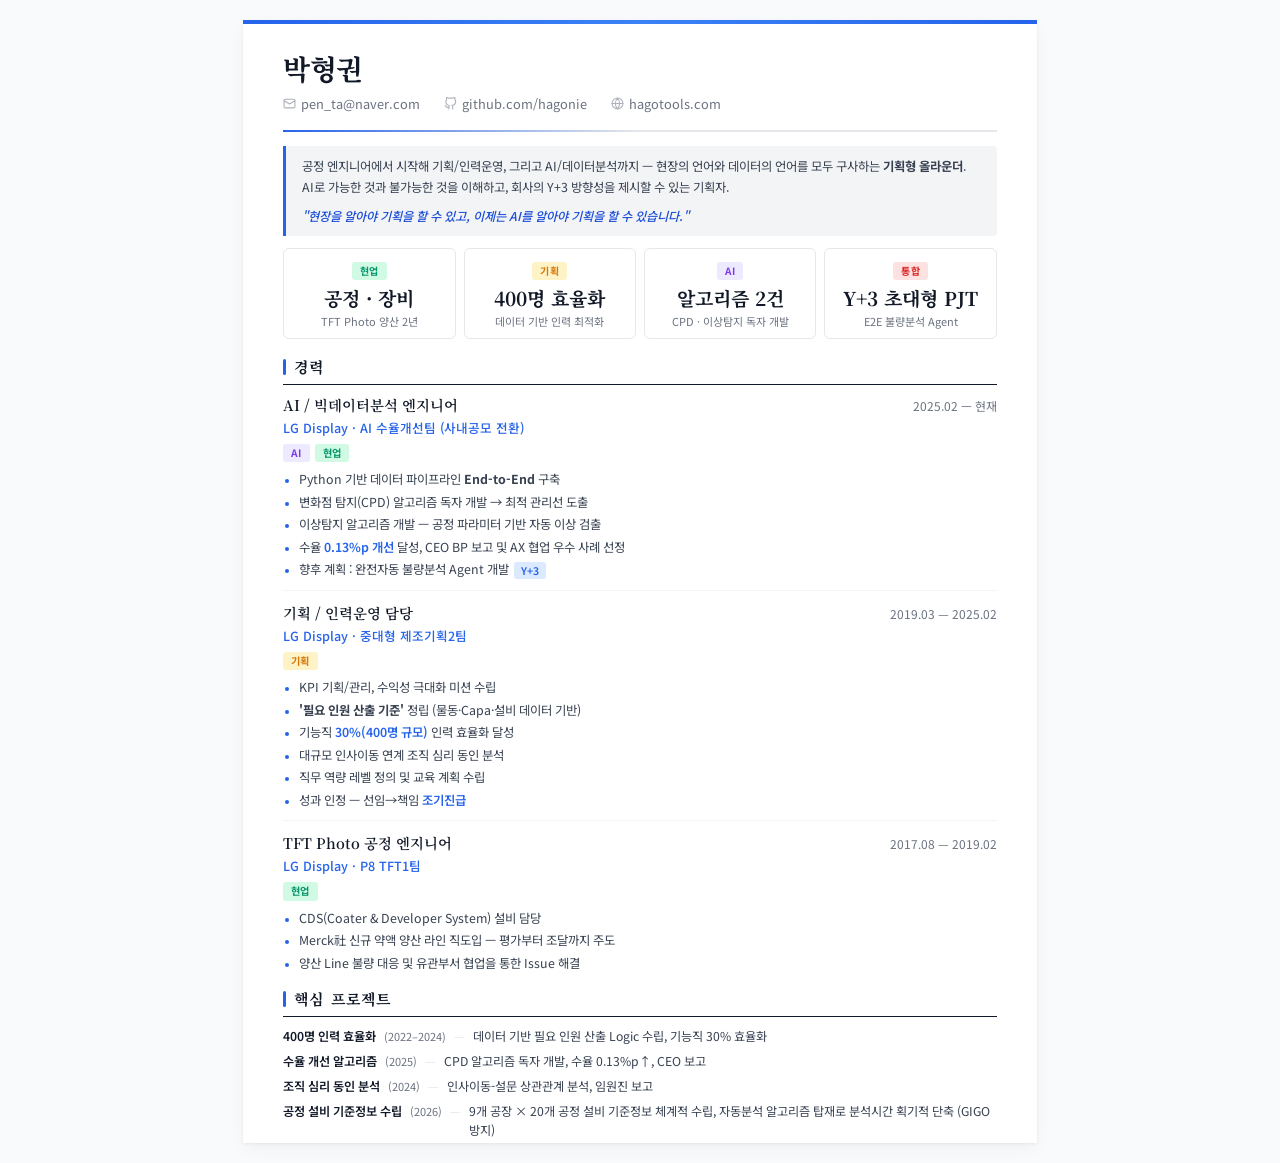
==== commit f7221ae9: "Natural A4 fit: max-height constraint + proportional spacing" ====
--- a/resume-a.html
+++ b/resume-a.html
@@ -54,7 +54,7 @@
     /* ===== Page Container ===== */
     .page {
       width: 210mm;
-      min-height: 297mm;
+      max-height: 297mm;
       margin: 2rem auto;
       background: var(--bg);
       box-shadow: 0 1px 3px rgba(0,0,0,0.06), 0 6px 16px rgba(0,0,0,0.04);
@@ -77,17 +77,17 @@
 
     /* ===== Header ===== */
     .header {
-      margin-bottom: 24px;
+      margin-bottom: 16px;
     }
 
     .header-name {
       font-family: var(--font-serif);
-      font-size: 3.2rem;
+      font-size: 2.8rem;
       font-weight: 700;
       color: var(--text-primary);
       letter-spacing: -0.02em;
       line-height: 1.2;
-      margin-bottom: 12px;
+      margin-bottom: 8px;
     }
 
     .header-contact {
@@ -209,13 +209,13 @@
 
     .section-title {
       font-family: var(--font-serif);
-      font-size: 1.6rem;
+      font-size: 1.5rem;
       font-weight: 700;
       color: var(--text-primary);
       text-transform: uppercase;
       letter-spacing: 0.08em;
-      margin-bottom: 14px;
-      padding-bottom: 6px;
+      margin-bottom: 10px;
+      padding-bottom: 5px;
       border-bottom: 1.5px solid var(--text-primary);
       display: flex;
       align-items: center;
@@ -304,8 +304,8 @@
     .exp-list li {
       position: relative;
       padding-left: 16px;
-      font-size: 1.3rem;
-      line-height: 1.75;
+      font-size: 1.24rem;
+      line-height: 1.65;
       color: var(--text-secondary);
     }
 
@@ -350,9 +350,9 @@
     .project-item {
       display: flex;
       align-items: baseline;
-      gap: 10px;
-      font-size: 1.3rem;
-      line-height: 1.65;
+      gap: 8px;
+      font-size: 1.22rem;
+      line-height: 1.55;
     }
 
     .project-name {
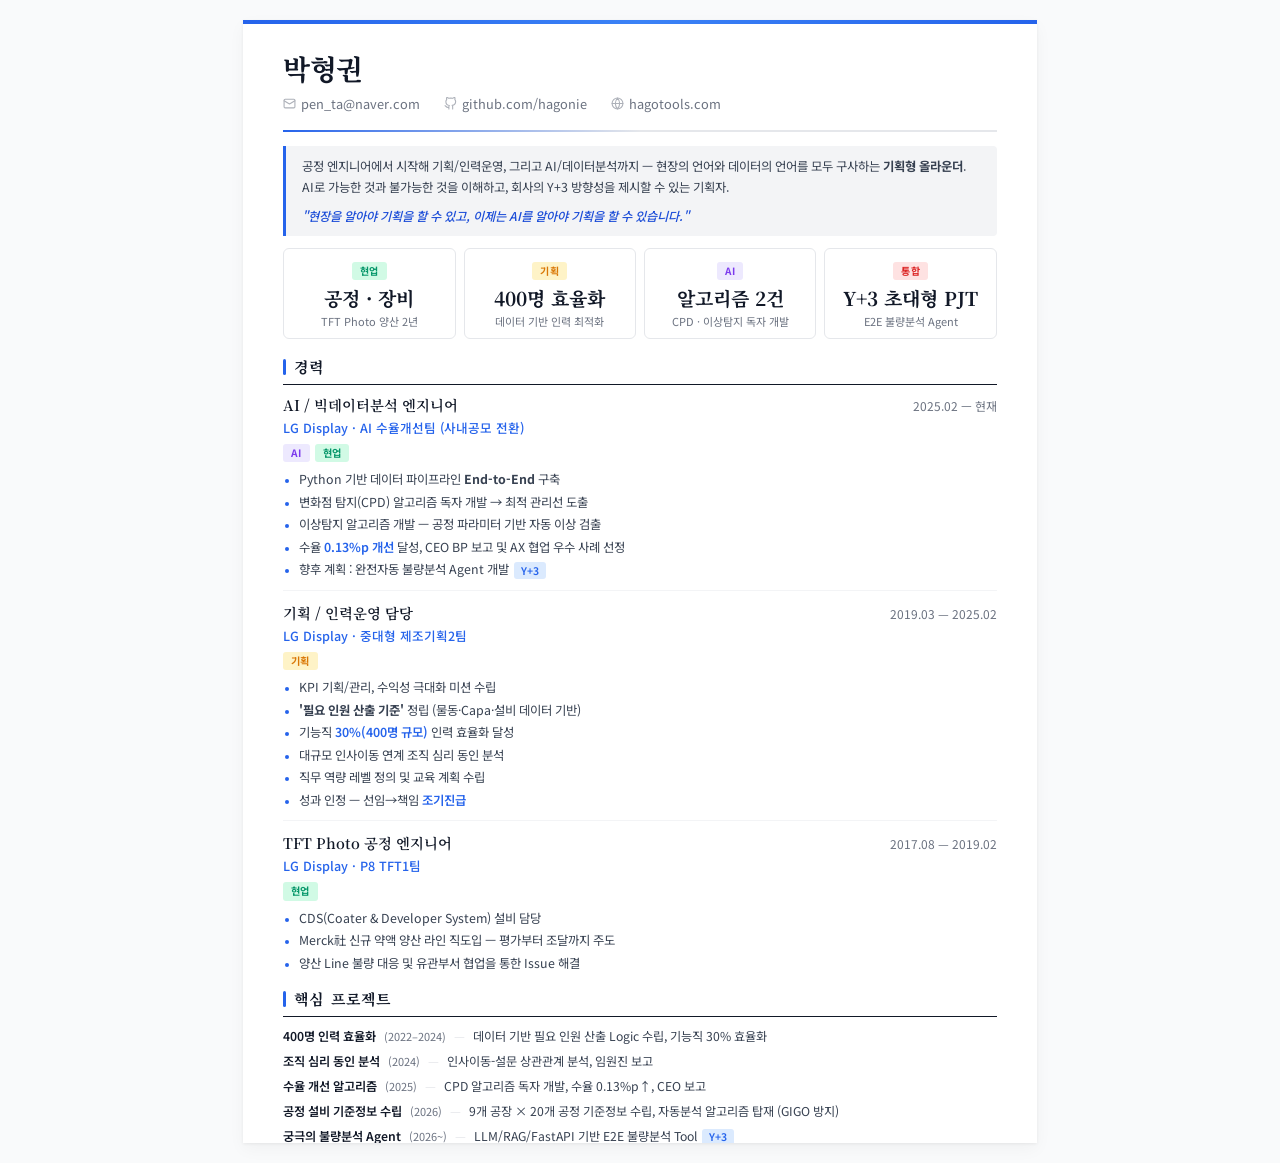
==== commit c22be75b: "Sort projects by year, shorten desc, print font 8px" ====
--- a/resume-a.html
+++ b/resume-a.html
@@ -432,7 +432,7 @@
     /* ===== Print Styles ===== */
     @media print {
       html {
-        font-size: 10px;
+        font-size: 8px;
       }
 
       body {
@@ -443,31 +443,38 @@
 
       .page {
         width: 100%;
+        max-height: none;
         min-height: auto;
         margin: 0;
         box-shadow: none;
-        page-break-after: avoid;
-        page-break-inside: avoid;
+        overflow: visible;
       }
 
       .page::before {
-        height: 4px;
+        height: 3px;
         -webkit-print-color-adjust: exact;
         print-color-adjust: exact;
       }
 
       .page-inner {
-        padding: 28px 40px 32px;
-      }
+        padding: 16px 28px 12px;
+      }
+
+      .header { margin-bottom: 10px; }
+      .header-name { font-size: 2.6rem; margin-bottom: 6px; }
 
       .summary {
+        margin: 8px 0 4px;
+        padding: 8px 12px;
         background: var(--border-light) !important;
         border-left-color: var(--accent) !important;
         -webkit-print-color-adjust: exact;
         print-color-adjust: exact;
       }
 
+      .metrics { gap: 6px; margin: 8px 0 10px; }
       .metric-card {
+        padding: 6px 4px 5px;
         border-color: var(--border) !important;
         -webkit-print-color-adjust: exact;
         print-color-adjust: exact;
@@ -479,35 +486,33 @@
         print-color-adjust: exact;
       }
 
+      .section { margin-bottom: 8px; }
+      .section-title { margin-bottom: 6px; padding-bottom: 3px; }
       .section-title::before {
         background: var(--accent) !important;
         -webkit-print-color-adjust: exact;
         print-color-adjust: exact;
       }
 
+      .exp-block { margin-bottom: 6px; padding-bottom: 5px; }
+      .exp-list li { line-height: 1.5; }
       .exp-list li::before {
         background: var(--accent) !important;
         -webkit-print-color-adjust: exact;
         print-color-adjust: exact;
       }
 
+      .project-grid { gap: 3px; }
+
       .tag-future {
         background: var(--accent-light) !important;
         -webkit-print-color-adjust: exact;
         print-color-adjust: exact;
       }
 
-      .exp-block {
-        page-break-inside: avoid;
-      }
-
-      .section {
-        page-break-inside: avoid;
-      }
-
       @page {
         size: A4;
-        margin: 12mm 0;
+        margin: 6mm 0;
       }
     }
 
@@ -659,25 +664,25 @@
             <span class="project-desc">데이터 기반 필요 인원 산출 Logic 수립, 기능직 30% 효율화</span>
           </div>
           <div class="project-item">
+            <span class="project-name">조직 심리 동인 분석</span>
+            <span class="project-year">(2024)</span>
+            <span class="project-dot">—</span>
+            <span class="project-desc">인사이동-설문 상관관계 분석, 임원진 보고</span>
+          </div>
+          <div class="project-item">
             <span class="project-name">수율 개선 알고리즘</span>
             <span class="project-year">(2025)</span>
             <span class="project-dot">—</span>
             <span class="project-desc">CPD 알고리즘 독자 개발, 수율 0.13%p↑, CEO 보고</span>
           </div>
           <div class="project-item">
-            <span class="project-name">조직 심리 동인 분석</span>
-            <span class="project-year">(2024)</span>
-            <span class="project-dot">—</span>
-            <span class="project-desc">인사이동-설문 상관관계 분석, 임원진 보고</span>
-          </div>
-          <div class="project-item">
             <span class="project-name">공정 설비 기준정보 수립</span>
             <span class="project-year">(2026)</span>
             <span class="project-dot">—</span>
-            <span class="project-desc">9개 공장 × 20개 공정 설비 기준정보 체계적 수립, 자동분석 알고리즘 탑재로 분석시간 획기적 단축 (GIGO 방지)</span>
+            <span class="project-desc">9개 공장 × 20개 공정 기준정보 수립, 자동분석 알고리즘 탑재 (GIGO 방지)</span>
           </div>
           <div class="project-item">
-            <span class="project-name">궁극의 불량분석 Agent 개발</span>
+            <span class="project-name">궁극의 불량분석 Agent</span>
             <span class="project-year">(2026~)</span>
             <span class="project-dot">—</span>
             <span class="project-desc">LLM/RAG/FastAPI 기반 E2E 불량분석 Tool <span class="tag-future">Y+3</span></span>
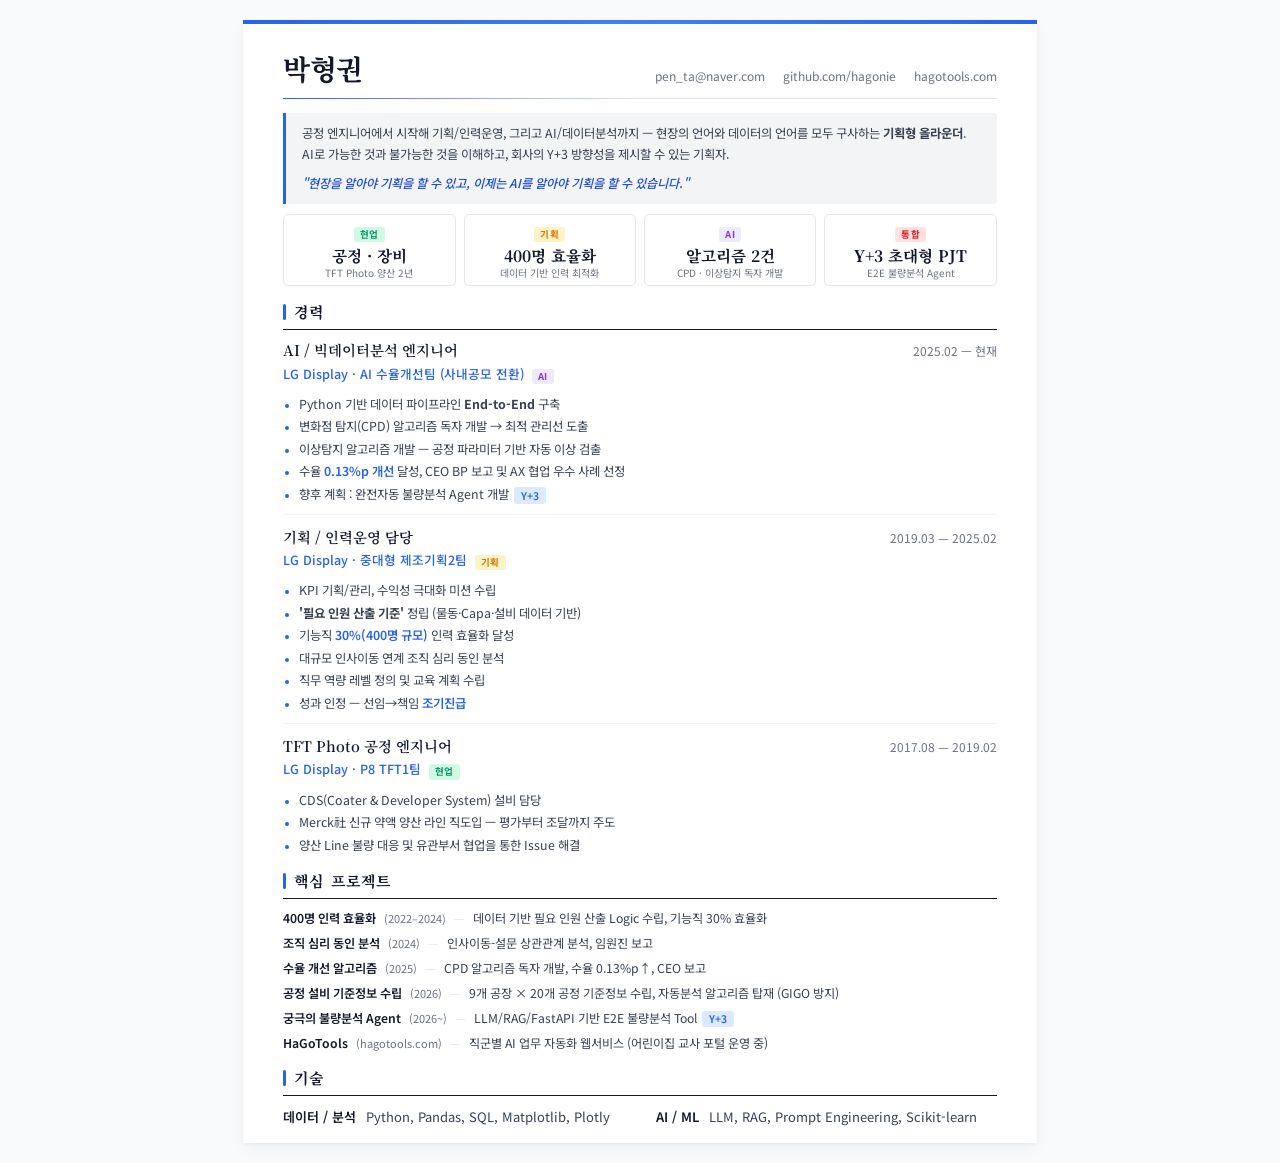
==== commit d422f032: "Redesign: header right-aligned, compact cards, inline tags, proper margins" ====
--- a/resume-a.html
+++ b/resume-a.html
@@ -77,7 +77,10 @@
 
     /* ===== Header ===== */
     .header {
-      margin-bottom: 16px;
+      display: flex;
+      justify-content: space-between;
+      align-items: flex-end;
+      margin-bottom: 12px;
     }
 
     .header-name {
@@ -87,14 +90,14 @@
       color: var(--text-primary);
       letter-spacing: -0.02em;
       line-height: 1.2;
-      margin-bottom: 8px;
     }
 
     .header-contact {
       display: flex;
       flex-wrap: wrap;
-      gap: 6px 24px;
-      font-size: 1.28rem;
+      justify-content: flex-end;
+      gap: 4px 18px;
+      font-size: 1.2rem;
       color: var(--text-tertiary);
     }
 
@@ -161,25 +164,25 @@
       display: grid;
       grid-template-columns: repeat(4, 1fr);
       gap: 8px;
-      margin: 12px 0 16px;
+      margin: 10px 0 14px;
     }
 
     .metric-card {
       text-align: center;
-      padding: 10px 6px 8px;
-      border-radius: 6px;
+      padding: 7px 4px 6px;
+      border-radius: 5px;
       border: 1px solid var(--border);
       background: var(--bg);
     }
 
     .metric-card .metric-tag {
       display: inline-block;
-      font-size: 1rem;
+      font-size: 0.95rem;
       font-weight: 700;
       letter-spacing: 0.04em;
-      padding: 1px 8px;
+      padding: 0px 6px;
       border-radius: 3px;
-      margin-bottom: 6px;
+      margin-bottom: 3px;
     }
 
     .metric-card.field .metric-tag { color: var(--tag-field); background: var(--tag-field-bg); }
@@ -189,17 +192,17 @@
 
     .metric-value {
       font-family: var(--font-serif);
-      font-size: 1.9rem;
+      font-size: 1.56rem;
       font-weight: 700;
       color: var(--text-primary);
       line-height: 1.3;
-      margin-bottom: 3px;
+      margin-bottom: 1px;
     }
 
     .metric-label {
-      font-size: 1.1rem;
+      font-size: 1rem;
       color: var(--text-tertiary);
-      line-height: 1.4;
+      line-height: 1.3;
     }
 
     /* ===== Section ===== */
@@ -273,20 +276,22 @@
       font-size: 1.26rem;
       color: var(--accent);
       font-weight: 500;
-      margin-bottom: 6px;
-    }
-
-    .exp-tags {
+      margin-bottom: 5px;
+      display: inline;
+    }
+
+    .exp-company-line {
+      margin-bottom: 5px;
       display: flex;
-      gap: 5px;
-      margin-bottom: 7px;
+      align-items: center;
+      gap: 8px;
     }
 
     .exp-tag {
       display: inline-block;
-      font-size: 1.02rem;
+      font-size: 0.95rem;
       font-weight: 700;
-      padding: 1px 8px;
+      padding: 0px 6px;
       border-radius: 3px;
       letter-spacing: 0.02em;
     }
@@ -512,7 +517,7 @@
 
       @page {
         size: A4;
-        margin: 6mm 0;
+        margin: 8mm 10mm;
       }
     }
 
@@ -547,18 +552,9 @@
       <header class="header">
         <h1 class="header-name">박형권</h1>
         <div class="header-contact">
-          <span class="contact-item">
-            <svg class="contact-icon" viewBox="0 0 24 24" fill="none" stroke="currentColor" stroke-width="2" stroke-linecap="round" stroke-linejoin="round"><rect x="2" y="4" width="20" height="16" rx="2"/><polyline points="22,7 12,13 2,7"/></svg>
-            <a href="mailto:pen_ta@naver.com">pen_ta@naver.com</a>
-          </span>
-          <span class="contact-item">
-            <svg class="contact-icon" viewBox="0 0 24 24" fill="none" stroke="currentColor" stroke-width="2" stroke-linecap="round" stroke-linejoin="round"><path d="M9 19c-5 1.5-5-2.5-7-3m14 6v-3.87a3.37 3.37 0 0 0-.94-2.61c3.14-.35 6.44-1.54 6.44-7A5.44 5.44 0 0 0 20 4.77 5.07 5.07 0 0 0 19.91 1S18.73.65 16 2.48a13.38 13.38 0 0 0-7 0C6.27.65 5.09 1 5.09 1A5.07 5.07 0 0 0 5 4.77a5.44 5.44 0 0 0-1.5 3.78c0 5.42 3.3 6.61 6.44 7A3.37 3.37 0 0 0 9 18.13V22"/></svg>
-            <a href="https://github.com/hagonie" target="_blank">github.com/hagonie</a>
-          </span>
-          <span class="contact-item">
-            <svg class="contact-icon" viewBox="0 0 24 24" fill="none" stroke="currentColor" stroke-width="2" stroke-linecap="round" stroke-linejoin="round"><circle cx="12" cy="12" r="10"/><line x1="2" y1="12" x2="22" y2="12"/><path d="M12 2a15.3 15.3 0 0 1 4 10 15.3 15.3 0 0 1-4 10 15.3 15.3 0 0 1-4-10 15.3 15.3 0 0 1 4-10z"/></svg>
-            <a href="https://hagotools.com" target="_blank">hagotools.com</a>
-          </span>
+          <span class="contact-item">pen_ta@naver.com</span>
+          <span class="contact-item"><a href="https://github.com/hagonie" target="_blank">github.com/hagonie</a></span>
+          <span class="contact-item"><a href="https://hagotools.com" target="_blank">hagotools.com</a></span>
         </div>
       </header>
 
@@ -603,10 +599,9 @@
             <span class="exp-role">AI / 빅데이터분석 엔지니어</span>
             <span class="exp-period">2025.02 — 현재</span>
           </div>
-          <div class="exp-company">LG Display · AI 수율개선팀 (사내공모 전환)</div>
-          <div class="exp-tags">
+          <div class="exp-company-line">
+            <span class="exp-company">LG Display · AI 수율개선팀 (사내공모 전환)</span>
             <span class="exp-tag ai">AI</span>
-            <span class="exp-tag field">현업</span>
           </div>
           <ul class="exp-list">
             <li>Python 기반 데이터 파이프라인 <strong>End-to-End</strong> 구축</li>
@@ -622,8 +617,8 @@
             <span class="exp-role">기획 / 인력운영 담당</span>
             <span class="exp-period">2019.03 — 2025.02</span>
           </div>
-          <div class="exp-company">LG Display · 중대형 제조기획2팀</div>
-          <div class="exp-tags">
+          <div class="exp-company-line">
+            <span class="exp-company">LG Display · 중대형 제조기획2팀</span>
             <span class="exp-tag plan">기획</span>
           </div>
           <ul class="exp-list">
@@ -641,8 +636,8 @@
             <span class="exp-role">TFT Photo 공정 엔지니어</span>
             <span class="exp-period">2017.08 — 2019.02</span>
           </div>
-          <div class="exp-company">LG Display · P8 TFT1팀</div>
-          <div class="exp-tags">
+          <div class="exp-company-line">
+            <span class="exp-company">LG Display · P8 TFT1팀</span>
             <span class="exp-tag field">현업</span>
           </div>
           <ul class="exp-list">
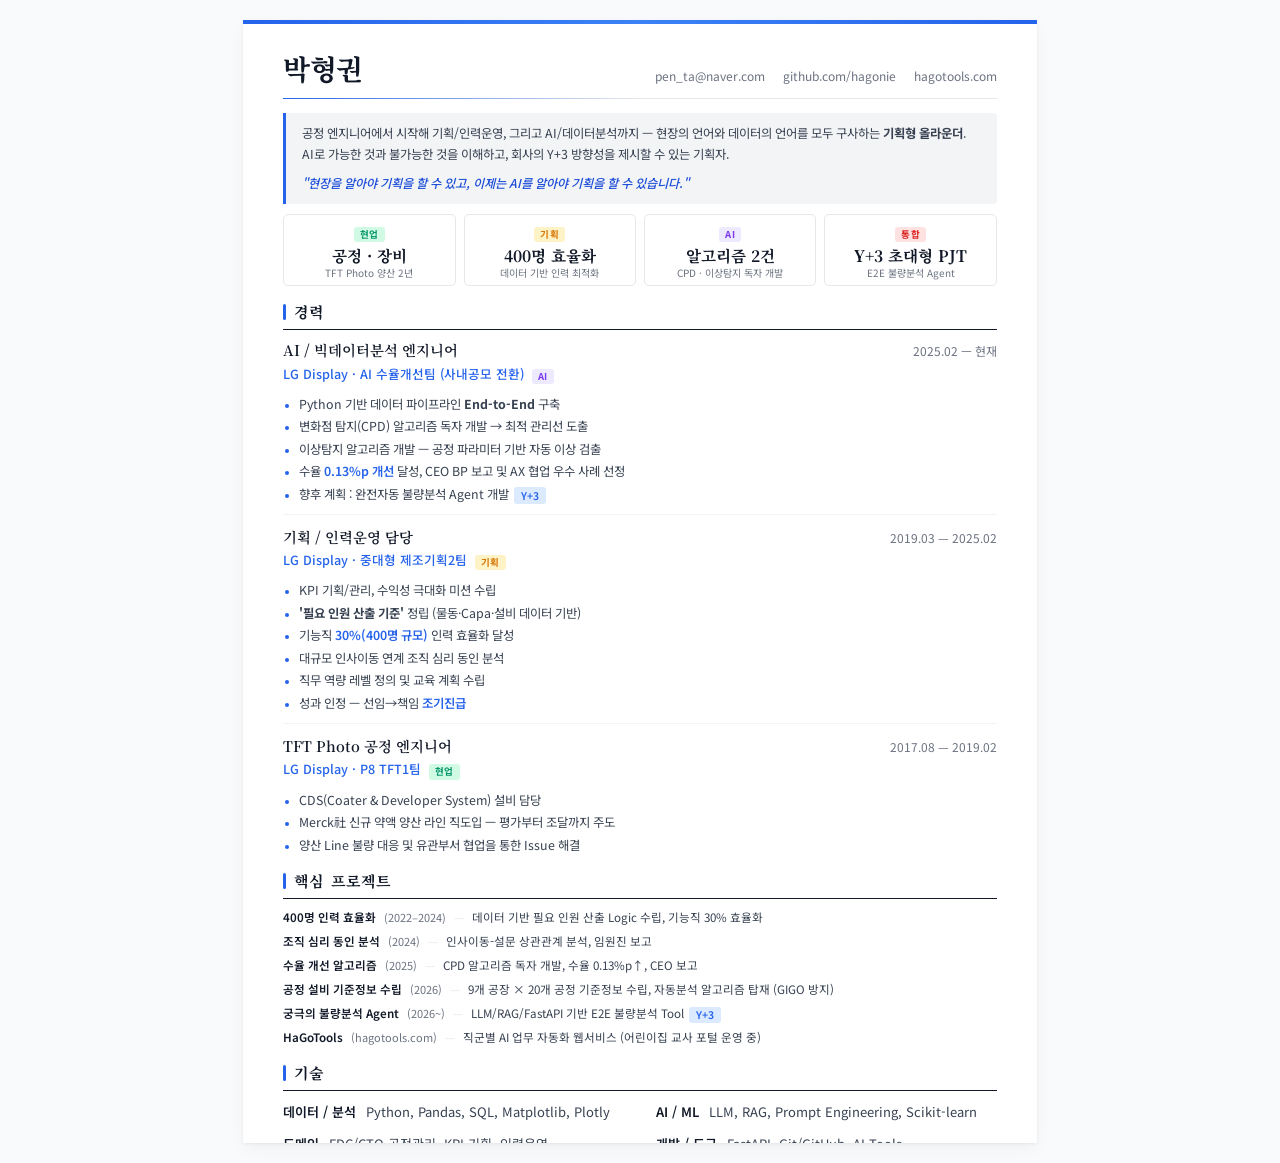
==== commit b9030465: "Compact project descriptions to fit 1 line each" ====
--- a/resume-a.html
+++ b/resume-a.html
@@ -356,7 +356,7 @@
       display: flex;
       align-items: baseline;
       gap: 8px;
-      font-size: 1.22rem;
+      font-size: 1.16rem;
       line-height: 1.55;
     }
 
